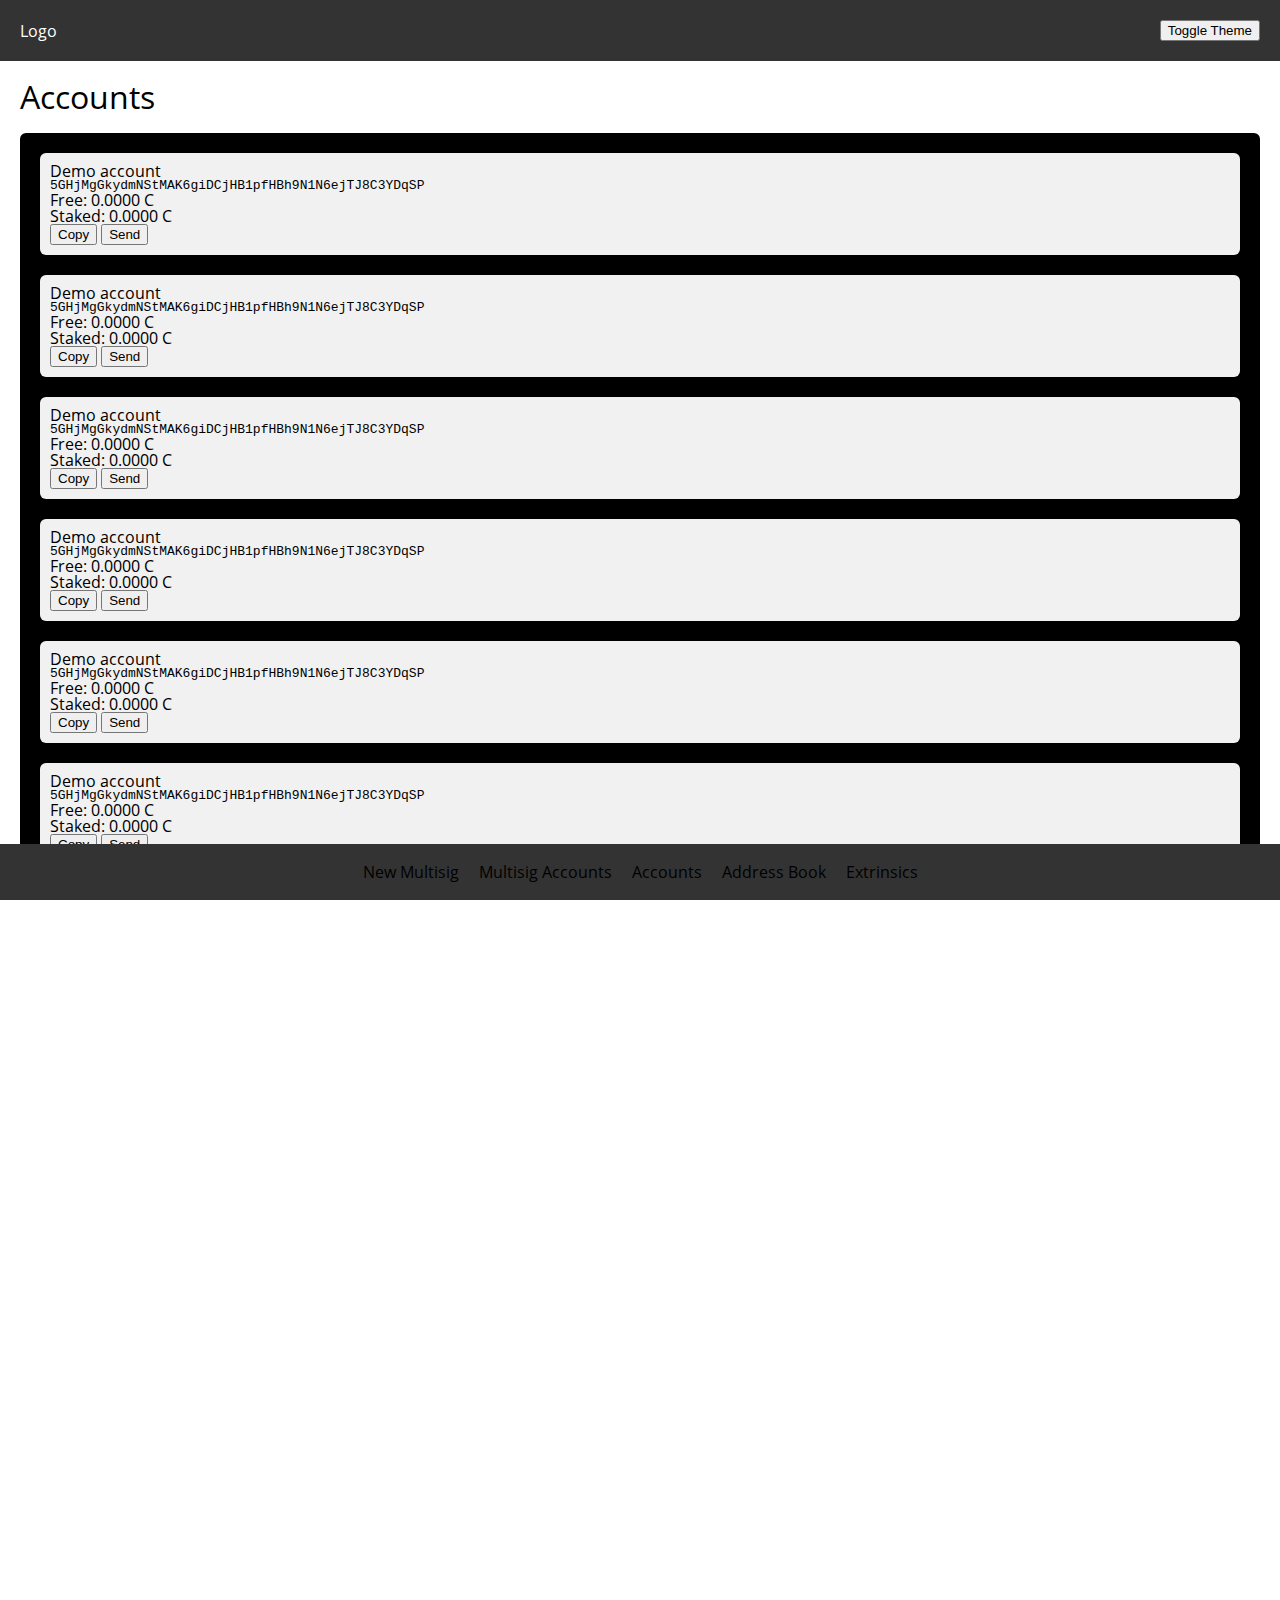
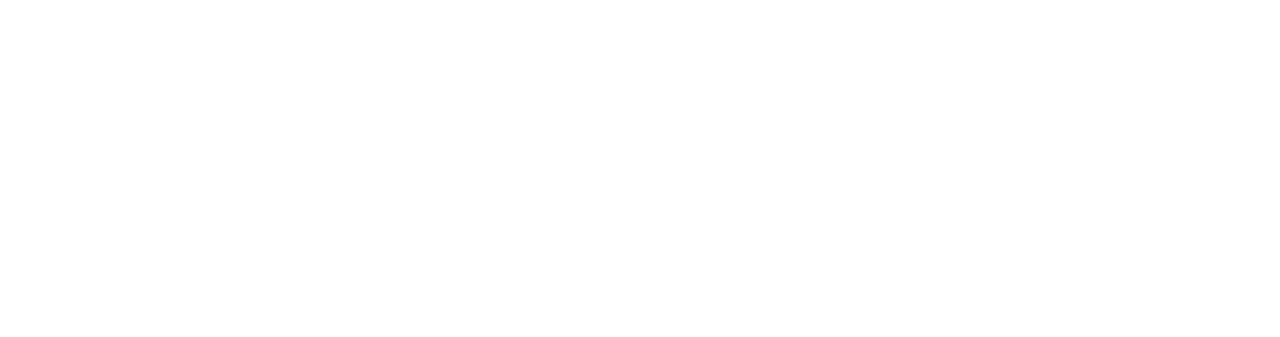
==== accounts.html @ b7217c71 "Updates" ====
<!DOCTYPE html>
<html lang="en">
<head>
  <meta charset="UTF-8">
  <meta name="viewport" content="width=device-width, initial-scale=1.0">
  <title>Simple Layout</title>
  <!-- Import fonts -->
  <link rel="stylesheet" href="fonts/webfont/opensans.css">
  <!-- Preload fonts -->
  <link rel="preload" href="fonts/webfont/OpenSans.woff2" as="font" type="font/woff2" crossorigin="anonymous">
  <link rel="preload" href="fonts/webfont/OpenSans-Bold.woff2" as="font" type="font/woff2" crossorigin="anonymous">
  <link rel="preload" href="fonts/webfont/OpenSans-Light.woff2" as="font" type="font/woff2" crossorigin="anonymous">
  <link rel="preload" href="fonts/webfont/OpenSans-Italic.woff2" as="font" type="font/woff2" crossorigin="anonymous">
  <!-- Import CSS files -->
  <link rel="stylesheet" href="style-resets.css">
  <link rel="stylesheet" href="styles.css">
  <!-- Preload script -->
  <link rel="preload" href="script.js" as="script">
</head>

<body class="scrollable">
  <header>
    <div class="header-wrapper pagewidth">
      <div class="logo">Logo</div>
      <button id="theme-toggle">Toggle Theme</button>
    </div>
  </header>

  <main class="accounts-page pagewidth">
    <h2>Accounts</h2>
    <div class="accounts-account-list-container">
      <div class="account-list-item">
        <p class="account-name">Demo account</p>
        <p class="account-address">5GHjMgGkydmNStMAK6giDCjHB1pfHBh9N1N6ejTJ8C3YDqSP</p>
        <div>
          <p>Free: <span>0.0000 C</span></p>
          <p>Staked: <span>0.0000 C</span></p>
        </div>
        <div>
          <button>Copy</button>
          <button>Send</button>
        </div>
      </div>
      <div class="account-list-item">
        <p class="account-name">Demo account</p>
        <p class="account-address">5GHjMgGkydmNStMAK6giDCjHB1pfHBh9N1N6ejTJ8C3YDqSP</p>
        <div>
          <p>Free: <span>0.0000 C</span></p>
          <p>Staked: <span>0.0000 C</span></p>
        </div>
        <div>
          <button>Copy</button>
          <button>Send</button>
        </div>
      </div>
      <div class="account-list-item">
        <p class="account-name">Demo account</p>
        <p class="account-address">5GHjMgGkydmNStMAK6giDCjHB1pfHBh9N1N6ejTJ8C3YDqSP</p>
        <div>
          <p>Free: <span>0.0000 C</span></p>
          <p>Staked: <span>0.0000 C</span></p>
        </div>
        <div>
          <button>Copy</button>
          <button>Send</button>
        </div>
      </div>
      <div class="account-list-item">
        <p class="account-name">Demo account</p>
        <p class="account-address">5GHjMgGkydmNStMAK6giDCjHB1pfHBh9N1N6ejTJ8C3YDqSP</p>
        <div>
          <p>Free: <span>0.0000 C</span></p>
          <p>Staked: <span>0.0000 C</span></p>
        </div>
        <div>
          <button>Copy</button>
          <button>Send</button>
        </div>
      </div>
      <div class="account-list-item">
        <p class="account-name">Demo account</p>
        <p class="account-address">5GHjMgGkydmNStMAK6giDCjHB1pfHBh9N1N6ejTJ8C3YDqSP</p>
        <div>
          <p>Free: <span>0.0000 C</span></p>
          <p>Staked: <span>0.0000 C</span></p>
        </div>
        <div>
          <button>Copy</button>
          <button>Send</button>
        </div>
      </div>
      <div class="account-list-item">
        <p class="account-name">Demo account</p>
        <p class="account-address">5GHjMgGkydmNStMAK6giDCjHB1pfHBh9N1N6ejTJ8C3YDqSP</p>
        <div>
          <p>Free: <span>0.0000 C</span></p>
          <p>Staked: <span>0.0000 C</span></p>
        </div>
        <div>
          <button>Copy</button>
          <button>Send</button>
        </div>
      </div>
      <div class="account-list-item">
        <p class="account-name">Demo account</p>
        <p class="account-address">5GHjMgGkydmNStMAK6giDCjHB1pfHBh9N1N6ejTJ8C3YDqSP</p>
        <div>
          <p>Free: <span>0.0000 C</span></p>
          <p>Staked: <span>0.0000 C</span></p>
        </div>
        <div>
          <button>Copy</button>
          <button>Send</button>
        </div>
      </div>
      <div class="account-list-item">
        <p class="account-name">Demo account</p>
        <p class="account-address">5GHjMgGkydmNStMAK6giDCjHB1pfHBh9N1N6ejTJ8C3YDqSP</p>
        <div>
          <p>Free: <span>0.0000 C</span></p>
          <p>Staked: <span>0.0000 C</span></p>
        </div>
        <div>
          <button>Copy</button>
          <button>Send</button>
        </div>
      </div>
      <div class="account-list-item">
        <p class="account-name">Demo account</p>
        <p class="account-address">5GHjMgGkydmNStMAK6giDCjHB1pfHBh9N1N6ejTJ8C3YDqSP</p>
        <div>
          <p>Free: <span>0.0000 C</span></p>
          <p>Staked: <span>0.0000 C</span></p>
        </div>
        <div>
          <button>Copy</button>
          <button>Send</button>
        </div>
      </div>
      <div class="account-list-item">
        <p class="account-name">Demo account</p>
        <p class="account-address">5GHjMgGkydmNStMAK6giDCjHB1pfHBh9N1N6ejTJ8C3YDqSP</p>
        <div>
          <p>Free: <span>0.0000 C</span></p>
          <p>Staked: <span>0.0000 C</span></p>
        </div>
        <div>
          <button>Copy</button>
          <button>Send</button>
        </div>
      </div>
      <div class="account-list-item">
        <p class="account-name">Demo account</p>
        <p class="account-address">5GHjMgGkydmNStMAK6giDCjHB1pfHBh9N1N6ejTJ8C3YDqSP</p>
        <div>
          <p>Free: <span>0.0000 C</span></p>
          <p>Staked: <span>0.0000 C</span></p>
        </div>
        <div>
          <button>Copy</button>
          <button>Send</button>
        </div>
      </div>
      <div class="account-list-item">
        <p class="account-name">Demo account</p>
        <p class="account-address">5GHjMgGkydmNStMAK6giDCjHB1pfHBh9N1N6ejTJ8C3YDqSP</p>
        <div>
          <p>Free: <span>0.0000 C</span></p>
          <p>Staked: <span>0.0000 C</span></p>
        </div>
        <div>
          <button>Copy</button>
          <button>Send</button>
        </div>
      </div>
      <div class="account-list-item">
        <p class="account-name">Demo account</p>
        <p class="account-address">5GHjMgGkydmNStMAK6giDCjHB1pfHBh9N1N6ejTJ8C3YDqSP</p>
        <div>
          <p>Free: <span>0.0000 C</span></p>
          <p>Staked: <span>0.0000 C</span></p>
        </div>
        <div>
          <button>Copy</button>
          <button>Send</button>
        </div>
      </div>
      <div class="account-list-item">
        <p class="account-name">Demo account</p>
        <p class="account-address">5GHjMgGkydmNStMAK6giDCjHB1pfHBh9N1N6ejTJ8C3YDqSP</p>
        <div>
          <p>Free: <span>0.0000 C</span></p>
          <p>Staked: <span>0.0000 C</span></p>
        </div>
        <div>
          <button>Copy</button>
          <button>Send</button>
        </div>
      </div>
    </div>
  </main>

  <footer>
    <nav>
      <a href="new-multisig.html">New Multisig</a>
      <a href="multisig-accounts.html">Multisig Accounts</a>
      <a href="accounts.html">Accounts</a>
      <a href="address-book.html">Address Book</a>
      <a href="extrinsics.html">Extrinsics</a>
    </nav>
  </footer>

  <script src="script.js"></script>
</body>
</html>
---- fonts/webfont/opensans.css ----
@font-face {
    font-family: 'Open Sans';
    src: url('OpenSans.woff2') format('woff2');
    font-weight: normal;
    font-style: normal;
    font-display: swap;
}

@font-face {
    font-family: 'Open Sans';
    src: url('OpenSans-Bold.woff2') format('woff2');
    font-weight: bold;
    font-style: normal;
    font-display: swap;
}

@font-face {
    font-family: 'Open Sans';
    src: url('OpenSans-Light.woff2') format('woff2');
    font-weight: 300;
    font-style: normal;
    font-display: swap;
}

@font-face {
    font-family: 'Open Sans';
    src: url('OpenSans-Italic.woff2') format('woff2');
    font-weight: normal;
    font-style: italic;
    font-display: swap;
}
---- style-resets.css ----
/* http://meyerweb.com/eric/tools/css/reset/
  v2.0 | 20110126
  License: none (public domain)
*/

html, body, div, span, applet, object, iframe,
h1, h2, h3, h4, h5, h6, p, blockquote, pre,
a, abbr, acronym, address, big, cite, code,
del, dfn, em, img, ins, kbd, q, s, samp,
small, strike, strong, sub, sup, tt, var,
b, u, i, center,
dl, dt, dd, ol, ul, li,
fieldset, form, label, legend,
table, caption, tbody, tfoot, thead, tr, th, td,
article, aside, canvas, details, embed,
figure, figcaption, footer, header, hgroup,
menu, nav, output, ruby, section, summary,
time, mark, audio, video {
	margin: 0;
	padding: 0;
	border: 0;
	font-size: 100%;
	font: inherit;
	vertical-align: baseline;
}
/* HTML5 display-role reset for older browsers */
article, aside, details, figcaption, figure,
footer, header, hgroup, menu, nav, section {
	display: block;
}
body {
	line-height: 1;
}
ol, ul {
	list-style: none;
}
blockquote, q {
	quotes: none;
}
blockquote:before, blockquote:after,
q:before, q:after {
	content: '';
	content: none;
}
table {
	border-collapse: collapse;
	border-spacing: 0;
}
---- styles.css ----
/* Light theme */
:root {
  --background-color: #ffffff;
  --text-color: #000000;
  --scrollbar-track-color: #f1f1f1;
  --scrollbar-thumb-color: #888;
  --scrollbar-thumb-hover-color: #555;

  --webfont-family: 'Open Sans', sans-serif;

  --content-gutter: 20px;
  --content-gutter-half: calc(var(--content-gutter) / 2);
  --border-radius: 6px;

  --header-height: 61px;
}

/* Dark theme */
[data-theme="dark"] {
  --background-color: #000000;
  --text-color: #ffffff;
  --scrollbar-track-color: #333;
  --scrollbar-thumb-color: #555;
  --scrollbar-thumb-hover-color: #888;
}

*,
*::before,
*::after {
  box-sizing: border-box;
}

html {
  width: 100%;
  height: 100%;
  overflow: hidden;
}

body {
  margin: 0;
  font-family: var(--webfont-family);
  display: flex;
  flex-direction: column;
  align-items: center;
  height: 100%;
  overflow-y: auto;
  overflow-x: hidden;
  background-color: var(--background-color);
  color: var(--text-color);
}

/* Custom webkit scrollbar */
.custom-scrollbar::-webkit-scrollbar {
  width: 12px;
}

.custom-scrollbar::-webkit-scrollbar-track {
  background: var(--scrollbar-track-color);
}

.custom-scrollbar::-webkit-scrollbar-thumb {
  background: var(--scrollbar-thumb-color);
}

.custom-scrollbar::-webkit-scrollbar-thumb:hover {
  background: var(--scrollbar-thumb-hover-color);
}

b, strong {
  font-family: var(--webfont-family);
  font-weight: bold;
}

i, em {
  font-family: var(--webfont-family);
  font-style: italic;
}

.light {
  font-family: var(--webfont-family);
  font-weight: 300;
}

header, footer {
  background-color: #333;
  color: white;
  text-align: center;
  position: sticky;
  width: 100%;
  display: flex;
  justify-content: space-between;
  align-items: center;
  z-index: 100;
}

header {
  top: 0;
  display: flex;
  flex-direction: column;
  align-items: center;
}

.header-wrapper {
  display: flex;
  justify-content: space-between;
  align-items: center;
  padding: var(--content-gutter);
}

h2 {
  font-size: 2em;
  margin-bottom: var(--content-gutter);
}

h3 {
  font-size: 1.5em;
  margin-bottom: var(--content-gutter);
}

h4 {
  font-size: 1.2em;
  margin-bottom: var(--content-gutter);
}

ul {
  padding-left: var(--content-gutter);
}

footer {
  bottom: 0;
  margin-top: auto;
  flex-direction: column;
}

footer nav {
  display: flex;
  justify-content: center;
  gap: var(--content-gutter);
  padding: var(--content-gutter);
}

main {
  padding: var(--content-gutter);
  flex: 1;
  display: flex;
  flex-direction: column;
}

.pagewidth {
  width: 100%;
  max-width: 80rem;
}

.scrollable.demo-scroll {
  overflow-y: auto;
  max-height: 100px;
  margin: 1em 0;
}

footer a {
  color: var(--text-color);
  text-decoration: none;
}


.side-by-side-container {
  display: flex;
  gap: var(--content-gutter);
  margin-top: var(--content-gutter);
  flex-grow: 1;
}

.no-gap {
  gap: 0;
}

.side-item {
  flex: 1;
  display: flex;
  flex-direction: column;;
}

.side-item-content {
  margin-top: var(--content-gutter);
  flex-grow: 1;
  background: var(--text-color);
  color: var(--background-color);
  border-radius: var(--border-radius);
}

.multisig-account {
  margin: var(--content-gutter);
  background: var(--scrollbar-track-color);
  color: var(--text-color);
  border-radius: var(--border-radius);
  padding: var(--content-gutter-half);
}

.account {
  flex-shrink: 0;
}

.account-address {
  display: block;
  max-width: 100%;
  font-family: monospace;
  margin: 0;
  overflow: hidden;
  text-overflow: ellipsis;
  position: relative;
}

.accounts-list {
  flex: 0 0 25%;
}

/* Show the truncated version */
.account-address::before {
  content: attr(data-truncated);
  white-space: nowrap;
}

.account.selected,
.account-details,
.accounts-account-list-container {
  background: var(--text-color);
  color: var(--background-color);
}

.account {
  padding: var(--content-gutter);
  cursor: pointer;
}

.account:not(.selected):hover {
  background: var(--scrollbar-track-color);
}

.account {
  border-radius: var(--border-radius) 0 0 var(--border-radius);
}

.account-details-wrapper {
  position: sticky;
  top: var(--header-height);
}

.account-details {
  padding: var(--content-gutter);
  flex-grow: 1;
  border-radius: 0 var(--border-radius) var(--border-radius) var(--border-radius);
}

.account-details > div:not(:first-of-type) {
  margin-top: var(--content-gutter);
}

.account-balance {
  margin: var(--content-gutter) 0;
}


/* Accounts list */
.accounts-account-list-container {
  display: flex;
  flex-grow: 1;
  flex-direction: column;
  gap: var(--content-gutter);
  padding: var(--content-gutter);
  border-radius: var(--border-radius);
}

.account-list-item {
  padding: var(--content-gutter-half);
  background: var(--scrollbar-track-color);
  color: var(--text-color);
  border-radius: var(--border-radius);
}
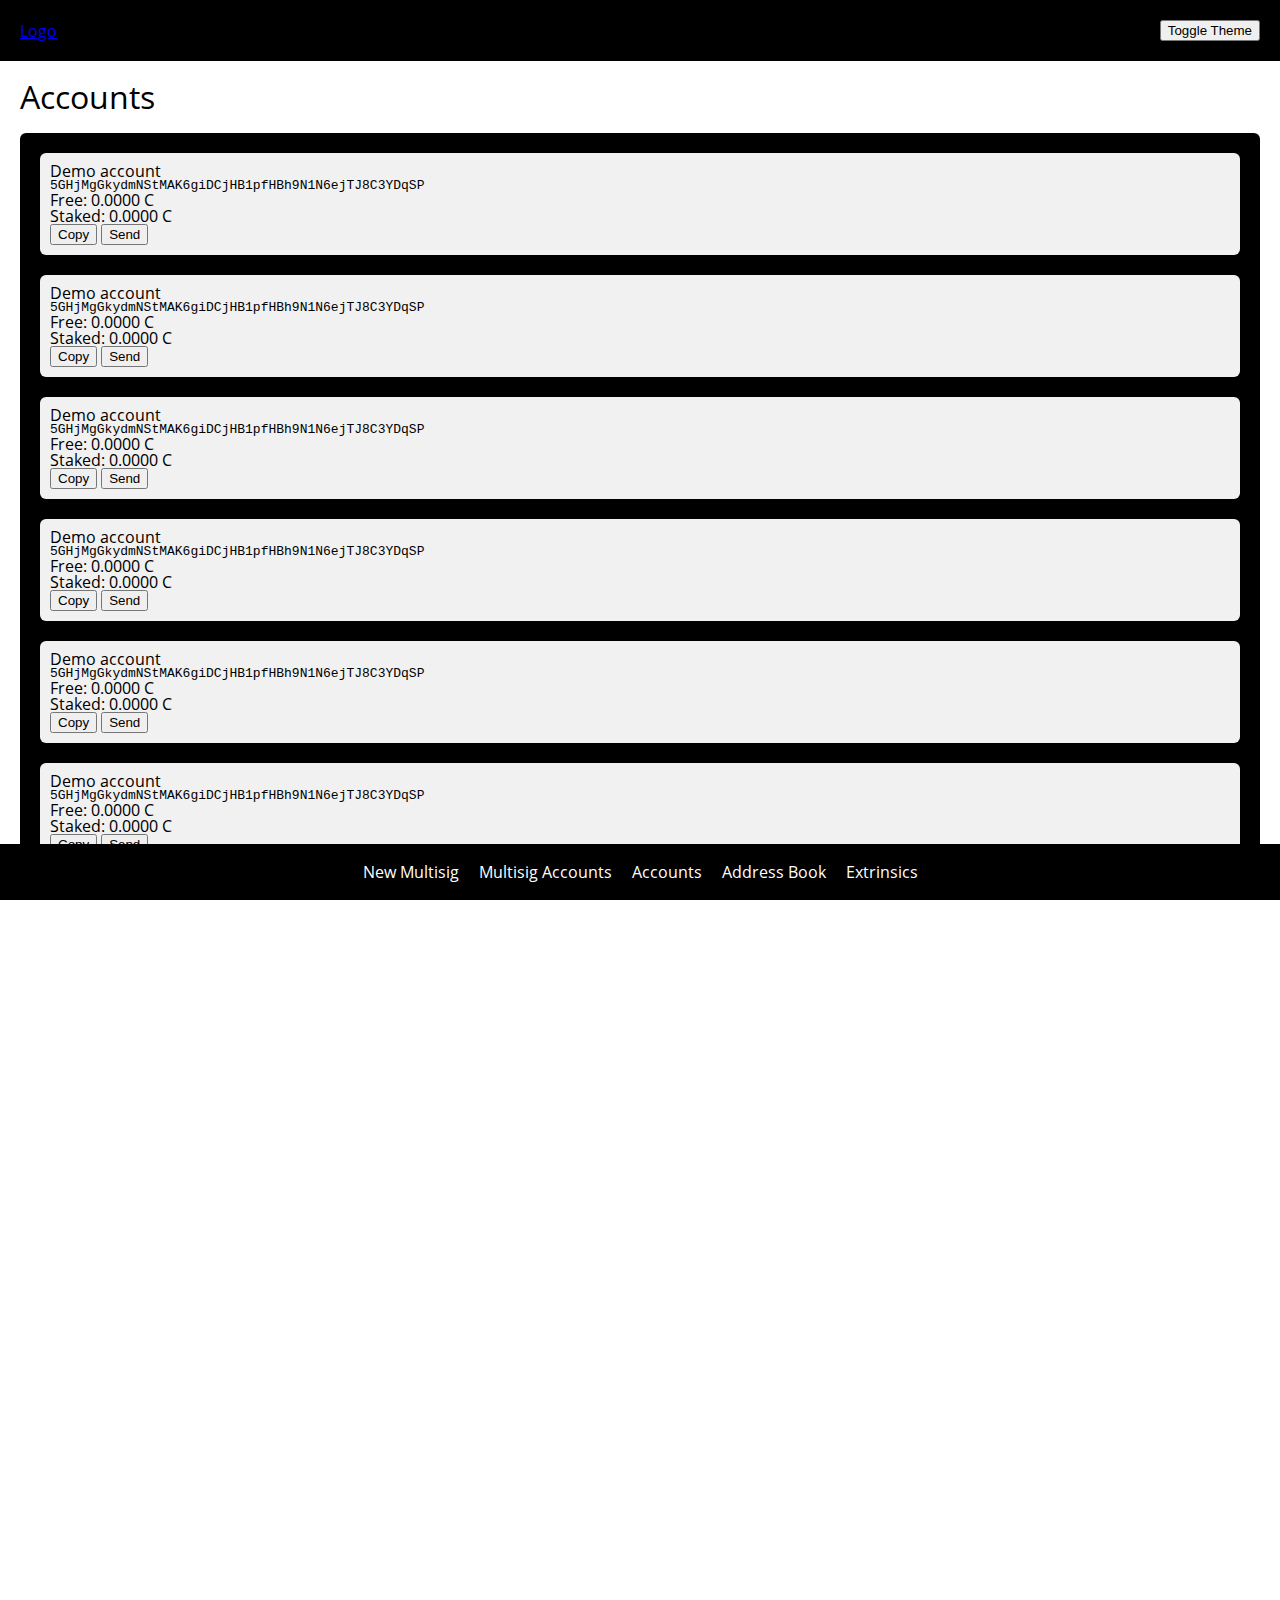
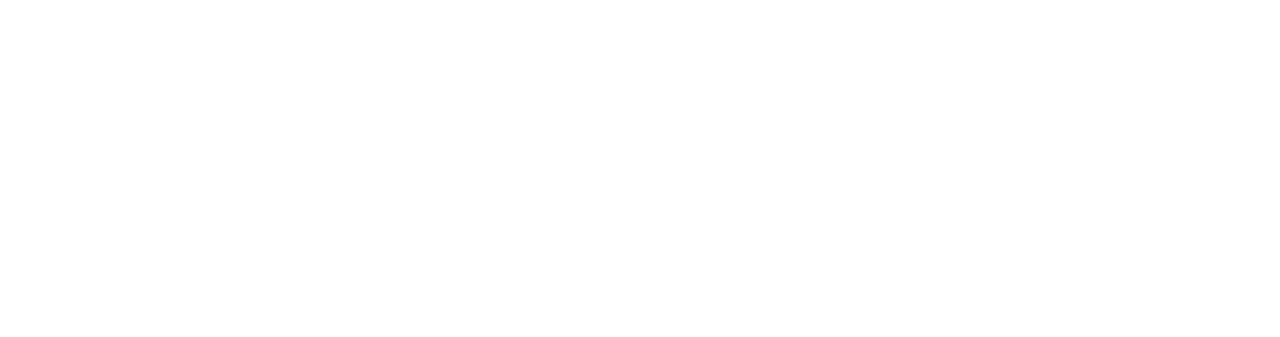
==== commit 42bc578f: "Updates" ====
--- a/accounts.html
+++ b/accounts.html
@@ -21,7 +21,7 @@
 <body class="scrollable">
   <header>
     <div class="header-wrapper pagewidth">
-      <div class="logo">Logo</div>
+      <div class="logo"><a href="index.html">Logo</a></div>
       <button id="theme-toggle">Toggle Theme</button>
     </div>
   </header>
--- a/styles.css
+++ b/styles.css
@@ -82,8 +82,8 @@
 }
 
 header, footer {
-  background-color: #333;
-  color: white;
+  background-color: var(--text-color);
+  color: var(--background-color);
   text-align: center;
   position: sticky;
   width: 100%;
@@ -158,7 +158,7 @@
 }
 
 footer a {
-  color: var(--text-color);
+  color: inherit;
   text-decoration: none;
 }
 
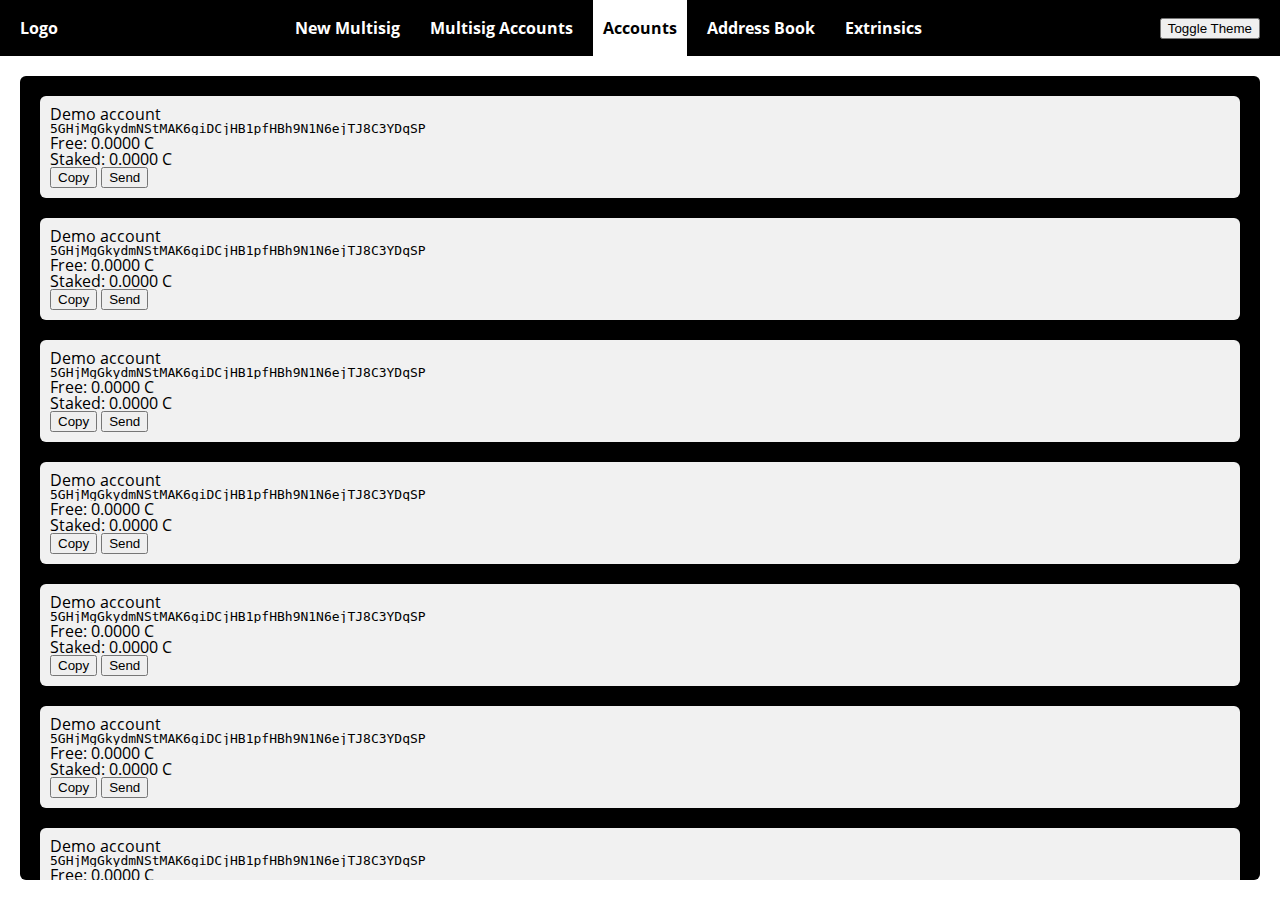
==== commit c89c5aa2: "Scroll elements, navigation" ====
--- a/accounts.html
+++ b/accounts.html
@@ -18,17 +18,29 @@
   <link rel="preload" href="script.js" as="script">
 </head>
 
-<body class="scrollable">
+<body>
   <header>
     <div class="header-wrapper pagewidth">
-      <div class="logo"><a href="index.html">Logo</a></div>
-      <button id="theme-toggle">Toggle Theme</button>
+      <div class="logo">
+        <a href="index.html">Logo</a>
+      </div>
+      <div class="navigation">
+        <nav>
+          <a href="new-multisig.html">New Multisig</a>
+          <a href="multisig-accounts.html">Multisig Accounts</a>
+          <a class="selected" href="accounts.html">Accounts</a>
+          <a href="address-book.html">Address Book</a>
+          <a href="extrinsics.html">Extrinsics</a>
+        </nav>
+      </div>
+      <div class="options">
+        <button id="theme-toggle">Toggle Theme</button>
+      </div>
     </div>
   </header>
 
   <main class="accounts-page pagewidth">
-    <h2>Accounts</h2>
-    <div class="accounts-account-list-container">
+    <div class="accounts-account-list-container scrollable">
       <div class="account-list-item">
         <p class="account-name">Demo account</p>
         <p class="account-address">5GHjMgGkydmNStMAK6giDCjHB1pfHBh9N1N6ejTJ8C3YDqSP</p>
@@ -200,15 +212,15 @@
     </div>
   </main>
 
-  <footer>
+  <!-- <footer>
     <nav>
       <a href="new-multisig.html">New Multisig</a>
       <a href="multisig-accounts.html">Multisig Accounts</a>
-      <a href="accounts.html">Accounts</a>
+      <a class="selected" href="accounts.html">Accounts</a>
       <a href="address-book.html">Address Book</a>
       <a href="extrinsics.html">Extrinsics</a>
     </nav>
-  </footer>
+  </footer> -->
 
   <script src="script.js"></script>
 </body>
--- a/styles.css
+++ b/styles.css
@@ -43,8 +43,7 @@
   flex-direction: column;
   align-items: center;
   height: 100%;
-  overflow-y: auto;
-  overflow-x: hidden;
+  overflow: hidden;
   background-color: var(--background-color);
   color: var(--text-color);
 }
@@ -104,7 +103,13 @@
   display: flex;
   justify-content: space-between;
   align-items: center;
-  padding: var(--content-gutter);
+  padding: 0 var(--content-gutter);
+}
+
+a {
+  text-decoration: none;
+  color: var(--text-color);
+  font-weight: bold;
 }
 
 h2 {
@@ -132,11 +137,22 @@
   flex-direction: column;
 }
 
-footer nav {
+nav {
   display: flex;
   justify-content: center;
-  gap: var(--content-gutter);
-  padding: var(--content-gutter);
+  gap: var(--content-gutter-half);
+  padding: 0 var(--content-gutter);
+}
+
+nav a {
+  color: var(--text-color);
+  padding: var(--content-gutter) var(--content-gutter-half);
+}
+
+nav a.selected {
+  background: var(--background-color);
+  color: var(--text-color);
+  text-decoration: none;
 }
 
 main {
@@ -144,11 +160,21 @@
   flex: 1;
   display: flex;
   flex-direction: column;
+  overflow: hidden;
+}
+
+.side-by-side-container {
+  overflow: hidden;
 }
 
 .pagewidth {
   width: 100%;
   max-width: 80rem;
+}
+
+.scrollable {
+  max-height: 100%;
+  overflow-y: auto;
 }
 
 .scrollable.demo-scroll {
@@ -157,6 +183,7 @@
   margin: 1em 0;
 }
 
+header a,
 footer a {
   color: inherit;
   text-decoration: none;
@@ -181,7 +208,6 @@
 }
 
 .side-item-content {
-  margin-top: var(--content-gutter);
   flex-grow: 1;
   background: var(--text-color);
   color: var(--background-color);
@@ -240,18 +266,13 @@
   border-radius: var(--border-radius) 0 0 var(--border-radius);
 }
 
-.account-details-wrapper {
-  position: sticky;
-  top: var(--header-height);
-}
-
 .account-details {
   padding: var(--content-gutter);
   flex-grow: 1;
   border-radius: 0 var(--border-radius) var(--border-radius) var(--border-radius);
 }
 
-.account-details > div:not(:first-of-type) {
+.account-details-wrapper > div:not(:first-of-type) {
   margin-top: var(--content-gutter);
 }
 
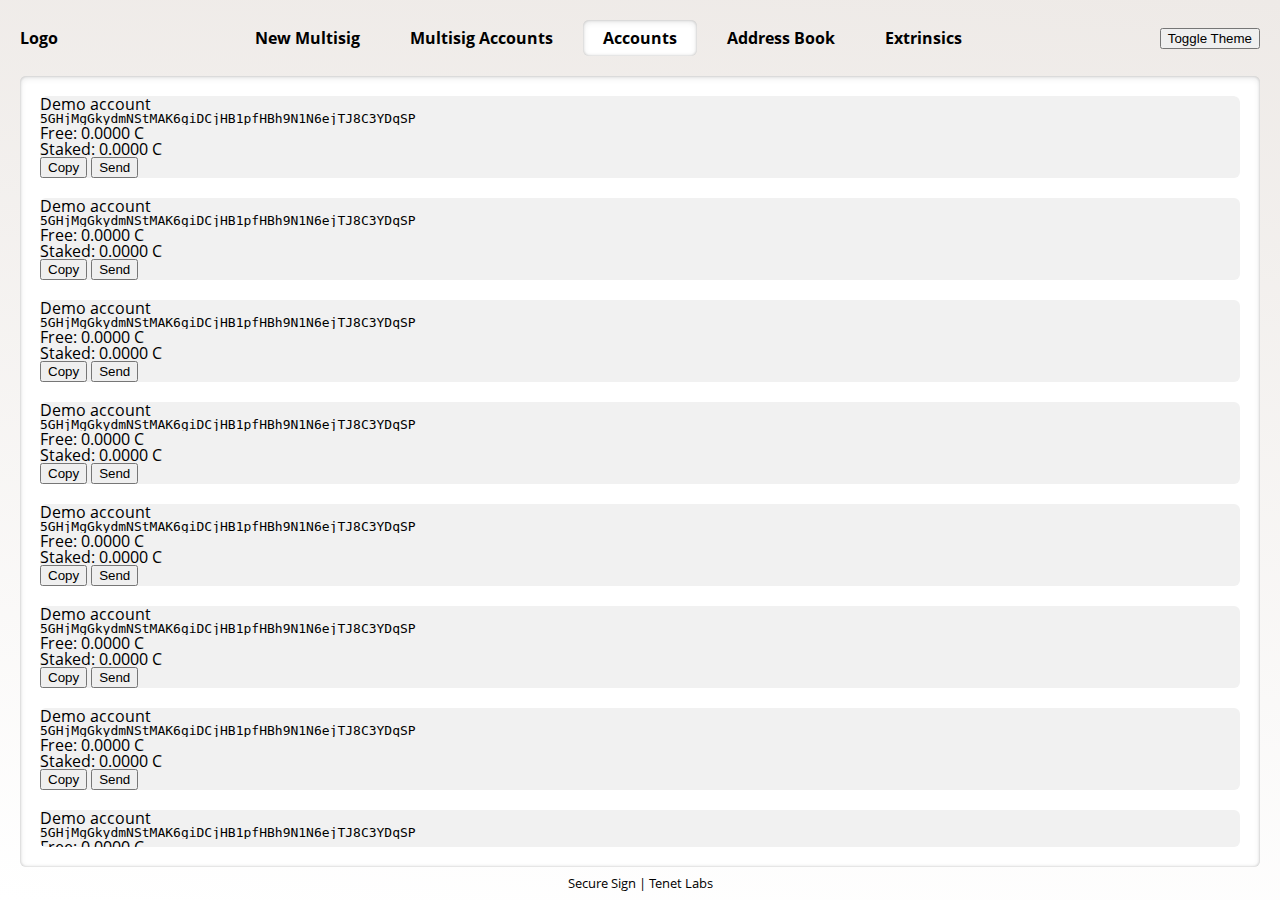
==== commit bf868de9: "Colors" ====
--- a/accounts.html
+++ b/accounts.html
@@ -40,187 +40,183 @@
   </header>
 
   <main class="accounts-page pagewidth">
-    <div class="accounts-account-list-container scrollable">
-      <div class="account-list-item">
-        <p class="account-name">Demo account</p>
-        <p class="account-address">5GHjMgGkydmNStMAK6giDCjHB1pfHBh9N1N6ejTJ8C3YDqSP</p>
-        <div>
-          <p>Free: <span>0.0000 C</span></p>
-          <p>Staked: <span>0.0000 C</span></p>
-        </div>
-        <div>
-          <button>Copy</button>
-          <button>Send</button>
-        </div>
-      </div>
-      <div class="account-list-item">
-        <p class="account-name">Demo account</p>
-        <p class="account-address">5GHjMgGkydmNStMAK6giDCjHB1pfHBh9N1N6ejTJ8C3YDqSP</p>
-        <div>
-          <p>Free: <span>0.0000 C</span></p>
-          <p>Staked: <span>0.0000 C</span></p>
-        </div>
-        <div>
-          <button>Copy</button>
-          <button>Send</button>
-        </div>
-      </div>
-      <div class="account-list-item">
-        <p class="account-name">Demo account</p>
-        <p class="account-address">5GHjMgGkydmNStMAK6giDCjHB1pfHBh9N1N6ejTJ8C3YDqSP</p>
-        <div>
-          <p>Free: <span>0.0000 C</span></p>
-          <p>Staked: <span>0.0000 C</span></p>
-        </div>
-        <div>
-          <button>Copy</button>
-          <button>Send</button>
-        </div>
-      </div>
-      <div class="account-list-item">
-        <p class="account-name">Demo account</p>
-        <p class="account-address">5GHjMgGkydmNStMAK6giDCjHB1pfHBh9N1N6ejTJ8C3YDqSP</p>
-        <div>
-          <p>Free: <span>0.0000 C</span></p>
-          <p>Staked: <span>0.0000 C</span></p>
-        </div>
-        <div>
-          <button>Copy</button>
-          <button>Send</button>
-        </div>
-      </div>
-      <div class="account-list-item">
-        <p class="account-name">Demo account</p>
-        <p class="account-address">5GHjMgGkydmNStMAK6giDCjHB1pfHBh9N1N6ejTJ8C3YDqSP</p>
-        <div>
-          <p>Free: <span>0.0000 C</span></p>
-          <p>Staked: <span>0.0000 C</span></p>
-        </div>
-        <div>
-          <button>Copy</button>
-          <button>Send</button>
-        </div>
-      </div>
-      <div class="account-list-item">
-        <p class="account-name">Demo account</p>
-        <p class="account-address">5GHjMgGkydmNStMAK6giDCjHB1pfHBh9N1N6ejTJ8C3YDqSP</p>
-        <div>
-          <p>Free: <span>0.0000 C</span></p>
-          <p>Staked: <span>0.0000 C</span></p>
-        </div>
-        <div>
-          <button>Copy</button>
-          <button>Send</button>
-        </div>
-      </div>
-      <div class="account-list-item">
-        <p class="account-name">Demo account</p>
-        <p class="account-address">5GHjMgGkydmNStMAK6giDCjHB1pfHBh9N1N6ejTJ8C3YDqSP</p>
-        <div>
-          <p>Free: <span>0.0000 C</span></p>
-          <p>Staked: <span>0.0000 C</span></p>
-        </div>
-        <div>
-          <button>Copy</button>
-          <button>Send</button>
-        </div>
-      </div>
-      <div class="account-list-item">
-        <p class="account-name">Demo account</p>
-        <p class="account-address">5GHjMgGkydmNStMAK6giDCjHB1pfHBh9N1N6ejTJ8C3YDqSP</p>
-        <div>
-          <p>Free: <span>0.0000 C</span></p>
-          <p>Staked: <span>0.0000 C</span></p>
-        </div>
-        <div>
-          <button>Copy</button>
-          <button>Send</button>
-        </div>
-      </div>
-      <div class="account-list-item">
-        <p class="account-name">Demo account</p>
-        <p class="account-address">5GHjMgGkydmNStMAK6giDCjHB1pfHBh9N1N6ejTJ8C3YDqSP</p>
-        <div>
-          <p>Free: <span>0.0000 C</span></p>
-          <p>Staked: <span>0.0000 C</span></p>
-        </div>
-        <div>
-          <button>Copy</button>
-          <button>Send</button>
-        </div>
-      </div>
-      <div class="account-list-item">
-        <p class="account-name">Demo account</p>
-        <p class="account-address">5GHjMgGkydmNStMAK6giDCjHB1pfHBh9N1N6ejTJ8C3YDqSP</p>
-        <div>
-          <p>Free: <span>0.0000 C</span></p>
-          <p>Staked: <span>0.0000 C</span></p>
-        </div>
-        <div>
-          <button>Copy</button>
-          <button>Send</button>
-        </div>
-      </div>
-      <div class="account-list-item">
-        <p class="account-name">Demo account</p>
-        <p class="account-address">5GHjMgGkydmNStMAK6giDCjHB1pfHBh9N1N6ejTJ8C3YDqSP</p>
-        <div>
-          <p>Free: <span>0.0000 C</span></p>
-          <p>Staked: <span>0.0000 C</span></p>
-        </div>
-        <div>
-          <button>Copy</button>
-          <button>Send</button>
-        </div>
-      </div>
-      <div class="account-list-item">
-        <p class="account-name">Demo account</p>
-        <p class="account-address">5GHjMgGkydmNStMAK6giDCjHB1pfHBh9N1N6ejTJ8C3YDqSP</p>
-        <div>
-          <p>Free: <span>0.0000 C</span></p>
-          <p>Staked: <span>0.0000 C</span></p>
-        </div>
-        <div>
-          <button>Copy</button>
-          <button>Send</button>
-        </div>
-      </div>
-      <div class="account-list-item">
-        <p class="account-name">Demo account</p>
-        <p class="account-address">5GHjMgGkydmNStMAK6giDCjHB1pfHBh9N1N6ejTJ8C3YDqSP</p>
-        <div>
-          <p>Free: <span>0.0000 C</span></p>
-          <p>Staked: <span>0.0000 C</span></p>
-        </div>
-        <div>
-          <button>Copy</button>
-          <button>Send</button>
-        </div>
-      </div>
-      <div class="account-list-item">
-        <p class="account-name">Demo account</p>
-        <p class="account-address">5GHjMgGkydmNStMAK6giDCjHB1pfHBh9N1N6ejTJ8C3YDqSP</p>
-        <div>
-          <p>Free: <span>0.0000 C</span></p>
-          <p>Staked: <span>0.0000 C</span></p>
-        </div>
-        <div>
-          <button>Copy</button>
-          <button>Send</button>
+    <div class="content">
+      <div class="accounts-account-list-container scrollable">
+        <div class="account-list-item">
+          <p class="account-name">Demo account</p>
+          <p class="account-address">5GHjMgGkydmNStMAK6giDCjHB1pfHBh9N1N6ejTJ8C3YDqSP</p>
+          <div>
+            <p>Free: <span>0.0000 C</span></p>
+            <p>Staked: <span>0.0000 C</span></p>
+          </div>
+          <div>
+            <button>Copy</button>
+            <button>Send</button>
+          </div>
+        </div>
+        <div class="account-list-item">
+          <p class="account-name">Demo account</p>
+          <p class="account-address">5GHjMgGkydmNStMAK6giDCjHB1pfHBh9N1N6ejTJ8C3YDqSP</p>
+          <div>
+            <p>Free: <span>0.0000 C</span></p>
+            <p>Staked: <span>0.0000 C</span></p>
+          </div>
+          <div>
+            <button>Copy</button>
+            <button>Send</button>
+          </div>
+        </div>
+        <div class="account-list-item">
+          <p class="account-name">Demo account</p>
+          <p class="account-address">5GHjMgGkydmNStMAK6giDCjHB1pfHBh9N1N6ejTJ8C3YDqSP</p>
+          <div>
+            <p>Free: <span>0.0000 C</span></p>
+            <p>Staked: <span>0.0000 C</span></p>
+          </div>
+          <div>
+            <button>Copy</button>
+            <button>Send</button>
+          </div>
+        </div>
+        <div class="account-list-item">
+          <p class="account-name">Demo account</p>
+          <p class="account-address">5GHjMgGkydmNStMAK6giDCjHB1pfHBh9N1N6ejTJ8C3YDqSP</p>
+          <div>
+            <p>Free: <span>0.0000 C</span></p>
+            <p>Staked: <span>0.0000 C</span></p>
+          </div>
+          <div>
+            <button>Copy</button>
+            <button>Send</button>
+          </div>
+        </div>
+        <div class="account-list-item">
+          <p class="account-name">Demo account</p>
+          <p class="account-address">5GHjMgGkydmNStMAK6giDCjHB1pfHBh9N1N6ejTJ8C3YDqSP</p>
+          <div>
+            <p>Free: <span>0.0000 C</span></p>
+            <p>Staked: <span>0.0000 C</span></p>
+          </div>
+          <div>
+            <button>Copy</button>
+            <button>Send</button>
+          </div>
+        </div>
+        <div class="account-list-item">
+          <p class="account-name">Demo account</p>
+          <p class="account-address">5GHjMgGkydmNStMAK6giDCjHB1pfHBh9N1N6ejTJ8C3YDqSP</p>
+          <div>
+            <p>Free: <span>0.0000 C</span></p>
+            <p>Staked: <span>0.0000 C</span></p>
+          </div>
+          <div>
+            <button>Copy</button>
+            <button>Send</button>
+          </div>
+        </div>
+        <div class="account-list-item">
+          <p class="account-name">Demo account</p>
+          <p class="account-address">5GHjMgGkydmNStMAK6giDCjHB1pfHBh9N1N6ejTJ8C3YDqSP</p>
+          <div>
+            <p>Free: <span>0.0000 C</span></p>
+            <p>Staked: <span>0.0000 C</span></p>
+          </div>
+          <div>
+            <button>Copy</button>
+            <button>Send</button>
+          </div>
+        </div>
+        <div class="account-list-item">
+          <p class="account-name">Demo account</p>
+          <p class="account-address">5GHjMgGkydmNStMAK6giDCjHB1pfHBh9N1N6ejTJ8C3YDqSP</p>
+          <div>
+            <p>Free: <span>0.0000 C</span></p>
+            <p>Staked: <span>0.0000 C</span></p>
+          </div>
+          <div>
+            <button>Copy</button>
+            <button>Send</button>
+          </div>
+        </div>
+        <div class="account-list-item">
+          <p class="account-name">Demo account</p>
+          <p class="account-address">5GHjMgGkydmNStMAK6giDCjHB1pfHBh9N1N6ejTJ8C3YDqSP</p>
+          <div>
+            <p>Free: <span>0.0000 C</span></p>
+            <p>Staked: <span>0.0000 C</span></p>
+          </div>
+          <div>
+            <button>Copy</button>
+            <button>Send</button>
+          </div>
+        </div>
+        <div class="account-list-item">
+          <p class="account-name">Demo account</p>
+          <p class="account-address">5GHjMgGkydmNStMAK6giDCjHB1pfHBh9N1N6ejTJ8C3YDqSP</p>
+          <div>
+            <p>Free: <span>0.0000 C</span></p>
+            <p>Staked: <span>0.0000 C</span></p>
+          </div>
+          <div>
+            <button>Copy</button>
+            <button>Send</button>
+          </div>
+        </div>
+        <div class="account-list-item">
+          <p class="account-name">Demo account</p>
+          <p class="account-address">5GHjMgGkydmNStMAK6giDCjHB1pfHBh9N1N6ejTJ8C3YDqSP</p>
+          <div>
+            <p>Free: <span>0.0000 C</span></p>
+            <p>Staked: <span>0.0000 C</span></p>
+          </div>
+          <div>
+            <button>Copy</button>
+            <button>Send</button>
+          </div>
+        </div>
+        <div class="account-list-item">
+          <p class="account-name">Demo account</p>
+          <p class="account-address">5GHjMgGkydmNStMAK6giDCjHB1pfHBh9N1N6ejTJ8C3YDqSP</p>
+          <div>
+            <p>Free: <span>0.0000 C</span></p>
+            <p>Staked: <span>0.0000 C</span></p>
+          </div>
+          <div>
+            <button>Copy</button>
+            <button>Send</button>
+          </div>
+        </div>
+        <div class="account-list-item">
+          <p class="account-name">Demo account</p>
+          <p class="account-address">5GHjMgGkydmNStMAK6giDCjHB1pfHBh9N1N6ejTJ8C3YDqSP</p>
+          <div>
+            <p>Free: <span>0.0000 C</span></p>
+            <p>Staked: <span>0.0000 C</span></p>
+          </div>
+          <div>
+            <button>Copy</button>
+            <button>Send</button>
+          </div>
+        </div>
+        <div class="account-list-item">
+          <p class="account-name">Demo account</p>
+          <p class="account-address">5GHjMgGkydmNStMAK6giDCjHB1pfHBh9N1N6ejTJ8C3YDqSP</p>
+          <div>
+            <p>Free: <span>0.0000 C</span></p>
+            <p>Staked: <span>0.0000 C</span></p>
+          </div>
+          <div>
+            <button>Copy</button>
+            <button>Send</button>
+          </div>
         </div>
       </div>
     </div>
   </main>
 
-  <!-- <footer>
-    <nav>
-      <a href="new-multisig.html">New Multisig</a>
-      <a href="multisig-accounts.html">Multisig Accounts</a>
-      <a class="selected" href="accounts.html">Accounts</a>
-      <a href="address-book.html">Address Book</a>
-      <a href="extrinsics.html">Extrinsics</a>
-    </nav>
-  </footer> -->
+  <footer>
+    <span>Secure Sign | Tenet Labs</span>
+  </footer>
 
   <script src="script.js"></script>
 </body>
--- a/styles.css
+++ b/styles.css
@@ -1,6 +1,6 @@
-/* Light theme */
 :root {
-  --background-color: #ffffff;
+  --background-color: rgba(238,234,231,1);
+  --background-color-secondary: rgba(255,255,255,1);
   --text-color: #000000;
   --scrollbar-track-color: #f1f1f1;
   --scrollbar-thumb-color: #888;
@@ -13,15 +13,30 @@
   --border-radius: 6px;
 
   --header-height: 61px;
+
+  /* Nav theming variables */
+  --nav-hover-bg: rgba(0, 0, 0, 0.05);
+  --nav-selected-bg: rgba(0, 0, 0, 0.08);
+  --nav-selected-shadow-primary: rgba(0, 0, 0, 0.1);
+  --nav-selected-shadow-secondary: rgba(0, 0, 0, 0.1);
+  --nav-selected-border: rgba(0, 0, 0, 0.1);
 }
 
 /* Dark theme */
 [data-theme="dark"] {
-  --background-color: #000000;
+  --background-color: rgba(12,17,28,1);
+  --background-color-secondary: rgba(53,65,97,1);
   --text-color: #ffffff;
   --scrollbar-track-color: #333;
   --scrollbar-thumb-color: #555;
   --scrollbar-thumb-hover-color: #888;
+
+  /* Nav theming variables for dark theme */
+  --nav-hover-bg: rgba(255, 255, 255, 0.05);
+  --nav-selected-bg: #212941;
+  --nav-selected-shadow-primary: rgba(0, 0, 0, 0.2);
+  --nav-selected-shadow-secondary: rgba(0, 0, 0, 0.2);
+  --nav-selected-border: #1a2135;
 }
 
 *,
@@ -44,7 +59,7 @@
   align-items: center;
   height: 100%;
   overflow: hidden;
-  background-color: var(--background-color);
+  background: linear-gradient(184deg, var(--background-color) 0%, var(--background-color-secondary) 100%);
   color: var(--text-color);
 }
 
@@ -81,8 +96,7 @@
 }
 
 header, footer {
-  background-color: var(--text-color);
-  color: var(--background-color);
+  color: var(--text-color);
   text-align: center;
   position: sticky;
   width: 100%;
@@ -103,7 +117,7 @@
   display: flex;
   justify-content: space-between;
   align-items: center;
-  padding: 0 var(--content-gutter);
+  padding: var(--content-gutter-half) var(--content-gutter);
 }
 
 a {
@@ -132,8 +146,8 @@
 }
 
 footer {
-  bottom: 0;
-  margin-top: auto;
+  font-size: 0.8em;
+  padding: var(--content-gutter-half) var(--content-gutter);
   flex-direction: column;
 }
 
@@ -141,25 +155,43 @@
   display: flex;
   justify-content: center;
   gap: var(--content-gutter-half);
+  padding: var(--content-gutter-half) var(--content-gutter);
+}
+
+nav a {
+  color: var(--text-color);
+  padding: var(--content-gutter-half) var(--content-gutter);
+  border-radius: var(--border-radius);
+  transition: all 0.2s ease;
+}
+
+nav a:hover:not(.selected) {
+  background: var(--nav-hover-bg);
+}
+
+nav a.selected,
+.content {
+  border-radius: var(--border-radius);
+  background: var(--background-color-secondary);
+  color: var(--text-color);
+  text-decoration: none;
+  box-shadow:
+    inset 0 2px 6px var(--nav-selected-shadow-primary),
+    inset 0 0 3px var(--nav-selected-shadow-secondary),
+    inset 0 0 3px rgba(0, 0, 0, 0.12);
+}
+
+main {
+  flex: 1;
+  display: flex;
+  flex-direction: column;
+  overflow: hidden;
   padding: 0 var(--content-gutter);
 }
 
-nav a {
-  color: var(--text-color);
-  padding: var(--content-gutter) var(--content-gutter-half);
-}
-
-nav a.selected {
-  background: var(--background-color);
-  color: var(--text-color);
-  text-decoration: none;
-}
-
-main {
+.content {
   padding: var(--content-gutter);
-  flex: 1;
-  display: flex;
-  flex-direction: column;
+  flex-grow: 1;
   overflow: hidden;
 }
 
@@ -209,17 +241,12 @@
 
 .side-item-content {
   flex-grow: 1;
-  background: var(--text-color);
-  color: var(--background-color);
   border-radius: var(--border-radius);
 }
 
 .multisig-account {
   margin: var(--content-gutter);
-  background: var(--scrollbar-track-color);
-  color: var(--text-color);
-  border-radius: var(--border-radius);
-  padding: var(--content-gutter-half);
+  border-radius: var(--border-radius);
 }
 
 .account {
@@ -249,12 +276,9 @@
 .account.selected,
 .account-details,
 .accounts-account-list-container {
-  background: var(--text-color);
-  color: var(--background-color);
 }
 
 .account {
-  padding: var(--content-gutter);
   cursor: pointer;
 }
 
@@ -267,7 +291,6 @@
 }
 
 .account-details {
-  padding: var(--content-gutter);
   flex-grow: 1;
   border-radius: 0 var(--border-radius) var(--border-radius) var(--border-radius);
 }
@@ -287,12 +310,10 @@
   flex-grow: 1;
   flex-direction: column;
   gap: var(--content-gutter);
-  padding: var(--content-gutter);
   border-radius: var(--border-radius);
 }
 
 .account-list-item {
-  padding: var(--content-gutter-half);
   background: var(--scrollbar-track-color);
   color: var(--text-color);
   border-radius: var(--border-radius);
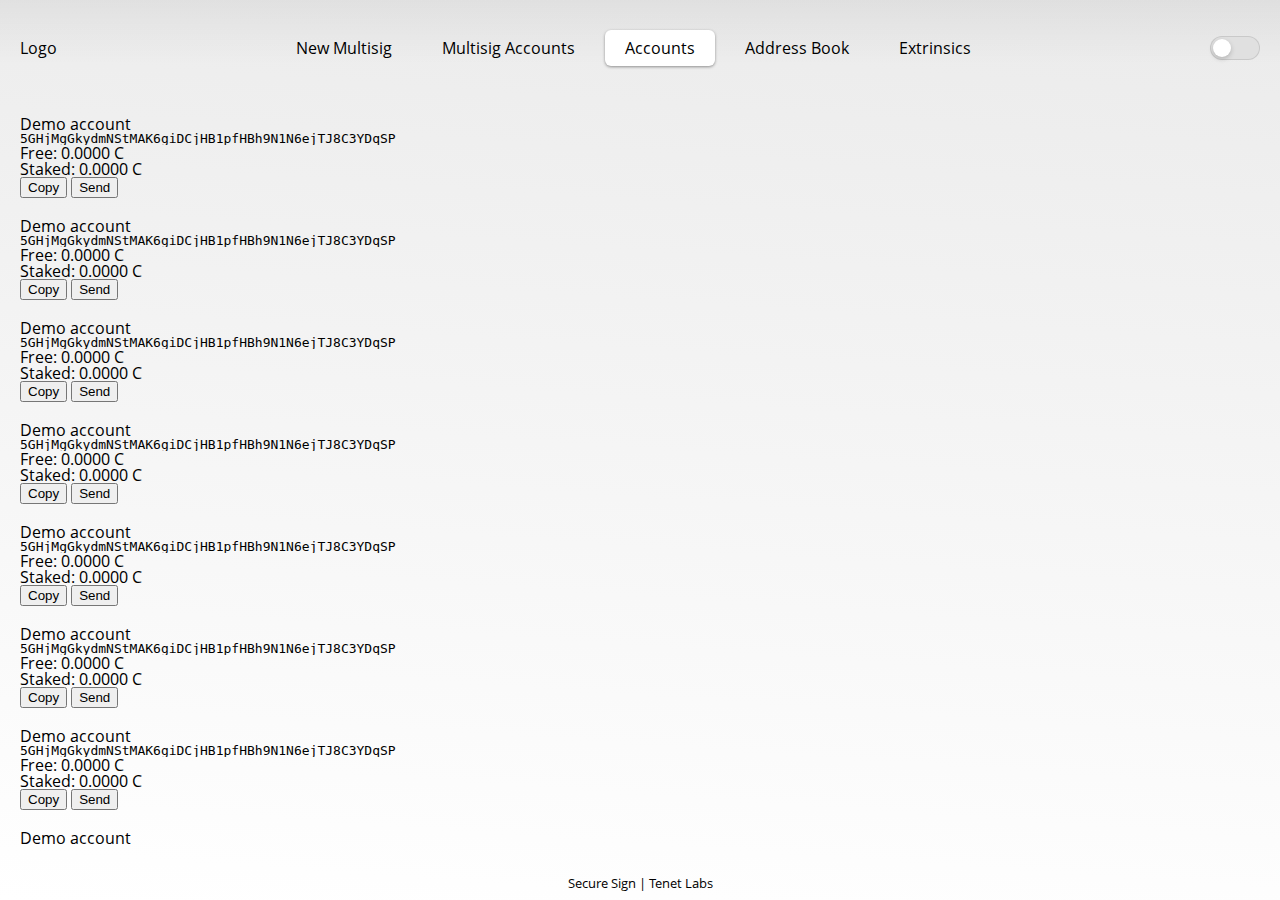
==== commit 7a513fb7: "Updates" ====
--- a/accounts.html
+++ b/accounts.html
@@ -34,13 +34,19 @@
         </nav>
       </div>
       <div class="options">
-        <button id="theme-toggle">Toggle Theme</button>
+        <div class="theme-toggle-wrapper">
+          <button id="theme-toggle" class="theme-toggle" aria-label="Toggle dark/light mode">
+            <span class="toggle-track">
+              <span class="toggle-indicator"></span>
+            </span>
+          </button>
+        </div>
       </div>
     </div>
   </header>
 
-  <main class="accounts-page pagewidth">
-    <div class="content">
+  <main class="accounts-page">
+    <div class="content pagewidth">
       <div class="accounts-account-list-container scrollable">
         <div class="account-list-item">
           <p class="account-name">Demo account</p>
--- a/styles.css
+++ b/styles.css
@@ -1,10 +1,7 @@
 :root {
-  --background-color: rgba(238,234,231,1);
+  --background-color: rgba(235,235,235,1);
   --background-color-secondary: rgba(255,255,255,1);
   --text-color: #000000;
-  --scrollbar-track-color: #f1f1f1;
-  --scrollbar-thumb-color: #888;
-  --scrollbar-thumb-hover-color: #555;
 
   --webfont-family: 'Open Sans', sans-serif;
 
@@ -14,29 +11,19 @@
 
   --header-height: 61px;
 
-  /* Nav theming variables */
-  --nav-hover-bg: rgba(0, 0, 0, 0.05);
-  --nav-selected-bg: rgba(0, 0, 0, 0.08);
-  --nav-selected-shadow-primary: rgba(0, 0, 0, 0.1);
-  --nav-selected-shadow-secondary: rgba(0, 0, 0, 0.1);
-  --nav-selected-border: rgba(0, 0, 0, 0.1);
+  --primary-color: #fff;
+  --primary-text-color: #000000;
+  --primary-shadow: 0 0 #0000, 0 1px 3px 0 rgba(0, 0, 0, .4), 0 .5px .5px 0 rgba(255, 255, 255, .12) inset;
 }
 
 /* Dark theme */
 [data-theme="dark"] {
   --background-color: rgba(12,17,28,1);
-  --background-color-secondary: rgba(53,65,97,1);
+  --background-color-secondary: rgb(45, 54, 82);
   --text-color: #ffffff;
-  --scrollbar-track-color: #333;
-  --scrollbar-thumb-color: #555;
-  --scrollbar-thumb-hover-color: #888;
-
-  /* Nav theming variables for dark theme */
-  --nav-hover-bg: rgba(255, 255, 255, 0.05);
-  --nav-selected-bg: #212941;
-  --nav-selected-shadow-primary: rgba(0, 0, 0, 0.2);
-  --nav-selected-shadow-secondary: rgba(0, 0, 0, 0.2);
-  --nav-selected-border: #1a2135;
+
+  --primary-color: #6b75974d;
+  --primary-text-color: #fff1e6;
 }
 
 *,
@@ -65,19 +52,21 @@
 
 /* Custom webkit scrollbar */
 .custom-scrollbar::-webkit-scrollbar {
-  width: 12px;
+  width: 6px;
 }
 
 .custom-scrollbar::-webkit-scrollbar-track {
-  background: var(--scrollbar-track-color);
+  background: transparent;
 }
 
 .custom-scrollbar::-webkit-scrollbar-thumb {
-  background: var(--scrollbar-thumb-color);
+  cursor: pointer;
+  background: rgba(0, 0, 0, 0.2);
+  border-radius: 3px;
 }
 
 .custom-scrollbar::-webkit-scrollbar-thumb:hover {
-  background: var(--scrollbar-thumb-hover-color);
+  background: rgba(0, 0, 0, 0.4);
 }
 
 b, strong {
@@ -111,19 +100,19 @@
   display: flex;
   flex-direction: column;
   align-items: center;
+  background: linear-gradient(180deg, rgba(0, 0, 0, 0.05) 0%, rgba(255, 255, 255, 0) 75%);
 }
 
 .header-wrapper {
   display: flex;
   justify-content: space-between;
   align-items: center;
-  padding: var(--content-gutter-half) var(--content-gutter);
+  padding: var(--content-gutter-half) var(--content-gutter) 0;
 }
 
 a {
   text-decoration: none;
   color: var(--text-color);
-  font-weight: bold;
 }
 
 h2 {
@@ -147,38 +136,33 @@
 
 footer {
   font-size: 0.8em;
-  padding: var(--content-gutter-half) var(--content-gutter);
+  padding: 0 var(--content-gutter) var(--content-gutter-half);
   flex-direction: column;
 }
 
 nav {
+  font-size: 1em;
   display: flex;
   justify-content: center;
   gap: var(--content-gutter-half);
+  padding: var(--content-gutter);
+}
+
+nav a {
+  color: var(--primary-text-color);
   padding: var(--content-gutter-half) var(--content-gutter);
-}
-
-nav a {
-  color: var(--text-color);
-  padding: var(--content-gutter-half) var(--content-gutter);
   border-radius: var(--border-radius);
   transition: all 0.2s ease;
 }
 
 nav a:hover:not(.selected) {
-  background: var(--nav-hover-bg);
-}
-
-nav a.selected,
-.content {
-  border-radius: var(--border-radius);
-  background: var(--background-color-secondary);
-  color: var(--text-color);
-  text-decoration: none;
-  box-shadow:
-    inset 0 2px 6px var(--nav-selected-shadow-primary),
-    inset 0 0 3px var(--nav-selected-shadow-secondary),
-    inset 0 0 3px rgba(0, 0, 0, 0.12);
+  background: var(--primary-color);
+}
+
+nav a.selected {
+  background: var(--primary-color);
+  box-shadow: var(--primary-shadow);
+  text-shadow: 0 1px 1px rgba(0, 0, 0, .01);
 }
 
 main {
@@ -186,10 +170,11 @@
   display: flex;
   flex-direction: column;
   overflow: hidden;
-  padding: 0 var(--content-gutter);
+  width: 100%;
 }
 
 .content {
+  margin: var(--content-gutter-half) auto;
   padding: var(--content-gutter);
   flex-grow: 1;
   overflow: hidden;
@@ -197,6 +182,7 @@
 
 .side-by-side-container {
   overflow: hidden;
+  max-height: 100%;
 }
 
 .pagewidth {
@@ -217,8 +203,25 @@
 
 header a,
 footer a {
-  color: inherit;
   text-decoration: none;
+}
+
+.page-header {
+  margin-top: var(--content-gutter-half);
+  padding: var(--content-gutter);
+  background: var(--background-color);
+  border: 1px solid rgba(0, 0, 0, 0.1);
+}
+
+.header-container {
+  display: flex;
+  justify-content: space-between;
+  align-items: center;
+  margin: auto;
+}
+
+.page-header h3 {
+  margin: 0;
 }
 
 
@@ -273,11 +276,6 @@
   white-space: nowrap;
 }
 
-.account.selected,
-.account-details,
-.accounts-account-list-container {
-}
-
 .account {
   cursor: pointer;
 }
@@ -310,7 +308,6 @@
   flex-grow: 1;
   flex-direction: column;
   gap: var(--content-gutter);
-  border-radius: var(--border-radius);
 }
 
 .account-list-item {
@@ -318,3 +315,176 @@
   color: var(--text-color);
   border-radius: var(--border-radius);
 }
+
+
+/* Theme toggle */
+.theme-toggle-wrapper {
+  display: flex;
+  align-items: center;
+}
+
+.theme-toggle {
+  background: none;
+  border: none;
+  padding: 0;
+  cursor: pointer;
+  touch-action: manipulation;
+  position: relative;
+  overflow: visible;
+}
+
+.toggle-track {
+  width: 50px;
+  height: 24px;
+  padding: 0;
+  border-radius: 12px;
+  background-color: #e0e0e0;
+  display: block;
+  position: relative;
+  transition: all 0.2s ease;
+  border: 1px solid rgba(0, 0, 0, 0.1);
+}
+
+.toggle-indicator {
+  width: 18px;
+  height: 18px;
+  border-radius: 50%;
+  position: absolute;
+  background-color: white;
+  top: 2px;
+  left: 2px;
+  transform: translateX(0);
+  transition: transform 0.3s cubic-bezier(0.175, 0.885, 0.32, 1.275), background-color 0.3s ease;
+  box-shadow: 0 2px 5px rgba(0, 0, 0, 0.2);
+}
+
+[data-theme="dark"] .toggle-track {
+  background-color: #3a4055;
+  border-color: rgba(255, 255, 255, 0.1);
+}
+
+[data-theme="dark"] .toggle-indicator {
+  transform: translateX(26px);
+  background-color: #6b7597;
+}
+
+/* Animation for the toggle switch */
+.theme-toggle:active .toggle-indicator {
+  width: 22px;
+}
+
+[data-theme="dark"] .theme-toggle:active .toggle-indicator {
+  transform: translateX(22px);
+}
+
+.theme-toggle:focus-visible {
+  outline: 2px solid var(--text-color);
+  outline-offset: 2px;
+}
+
+button {
+  cursor: pointer;
+}
+
+.button-secondary {
+  background: var(--primary-color);
+  color: var(--primary-text-color);
+  border: none;
+  padding: var(--content-gutter-half) var(--content-gutter);
+  box-shadow: var(--primary-shadow);
+  border-radius: var(--border-radius);
+}
+
+.button-secondary:hover {
+  background: var(--background-color-secondary);
+}
+
+
+/* Form elements */
+input,
+select,
+textarea {
+  font-family: var(--webfont-family);
+  font-size: 1em;
+  padding: var(--content-gutter-half);
+  background-color: var(--background-color-secondary);
+  color: var(--text-color);
+  border: 1px solid rgba(0, 0, 0, 0.1);
+  border-radius: var(--border-radius);
+  width: 100%;
+  transition: all 0.2s ease;
+}
+
+[data-theme="dark"] input,
+[data-theme="dark"] select,
+[data-theme="dark"] textarea {
+  border-color: rgba(255, 255, 255, 0.1);
+  background-color: rgba(0, 0, 0, 0.2);
+}
+
+input:focus,
+select:focus,
+textarea:focus {
+  outline: none;
+  border-color: var(--primary-color);
+  box-shadow: 0 0 0 2px rgba(0, 0, 0, 0.05);
+}
+
+[data-theme="dark"] input:focus,
+[data-theme="dark"] select:focus,
+[data-theme="dark"] textarea:focus {
+  box-shadow: 0 0 0 2px rgba(255, 255, 255, 0.05);
+}
+
+input::placeholder,
+select::placeholder,
+textarea::placeholder {
+  color: rgba(0, 0, 0, 0.4);
+}
+
+[data-theme="dark"] input::placeholder,
+[data-theme="dark"] select::placeholder,
+[data-theme="dark"] textarea::placeholder {
+  color: rgba(255, 255, 255, 0.4);
+}
+
+input:disabled,
+select:disabled,
+textarea:disabled {
+  opacity: 0.6;
+  cursor: not-allowed;
+  background-color: rgba(0, 0, 0, 0.05);
+}
+
+[data-theme="dark"] input:disabled,
+[data-theme="dark"] select:disabled,
+[data-theme="dark"] textarea:disabled {
+  background-color: rgba(255, 255, 255, 0.05);
+}
+
+/* Input groups */
+.input-group {
+  display: flex;
+  align-items: center;
+}
+
+.input-group label {
+  margin: 0 var(--content-gutter-half);
+  font-weight: 500;
+}
+
+.input-group input {
+  flex: 1;
+}
+
+/* Horizontal input group */
+.input-group-horizontal {
+  display: flex;
+  align-items: center;
+  gap: var(--content-gutter-half);
+}
+
+.input-group-horizontal label {
+  margin-bottom: 0;
+  margin-right: 0.5rem;
+}
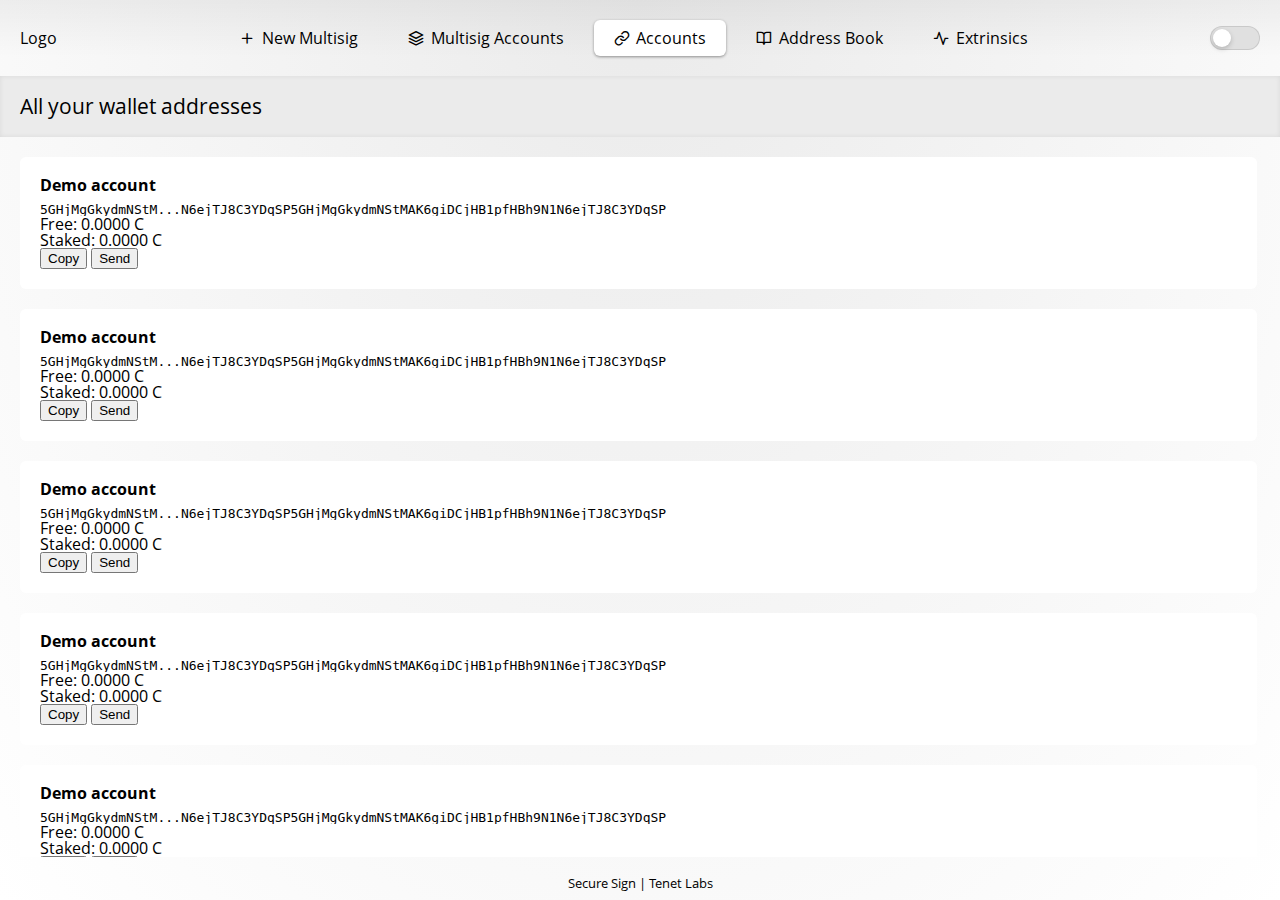
==== commit 80862b45: "Styles and icons" ====
--- a/accounts.html
+++ b/accounts.html
@@ -11,219 +11,226 @@
   <link rel="preload" href="fonts/webfont/OpenSans-Bold.woff2" as="font" type="font/woff2" crossorigin="anonymous">
   <link rel="preload" href="fonts/webfont/OpenSans-Light.woff2" as="font" type="font/woff2" crossorigin="anonymous">
   <link rel="preload" href="fonts/webfont/OpenSans-Italic.woff2" as="font" type="font/woff2" crossorigin="anonymous">
+  <link rel="preload" href="fonts/icons/fonts/icomoon.woff" as="font" type="font/woff2" crossorigin="anonymous">
   <!-- Import CSS files -->
   <link rel="stylesheet" href="style-resets.css">
   <link rel="stylesheet" href="styles.css">
+  <link rel="stylesheet" href="fonts/icons/style.css">
   <!-- Preload script -->
   <link rel="preload" href="script.js" as="script">
 </head>
 
-<body>
-  <header>
-    <div class="header-wrapper pagewidth">
-      <div class="logo">
-        <a href="index.html">Logo</a>
+  <body>
+    <header>
+      <div class="header-wrapper pagewidth">
+        <div class="logo">
+          <a href="index.html">Logo</a>
+        </div>
+        <div class="navigation">
+          <nav>
+            <a href="new-multisig.html"><span class="icon-plus"></span>New Multisig</a>
+            <a href="multisig-accounts.html"><span class="icon-layers"></span>Multisig Accounts</a>
+            <a class="selected" href="accounts.html"><span class="icon-link"></span>Accounts</a>
+            <a href="address-book.html"><span class="icon-book-open"></span>Address Book</a>
+            <a href="extrinsics.html"><span class="icon-activity"></span>Extrinsics</a>
+          </nav>
+        </div>
+        <div class="options">
+          <div class="theme-toggle-wrapper">
+            <button id="theme-toggle" class="theme-toggle" aria-label="Toggle dark/light mode">
+              <span class="toggle-track">
+                <span class="toggle-indicator"></span>
+              </span>
+            </button>
+          </div>
+        </div>
       </div>
-      <div class="navigation">
-        <nav>
-          <a href="new-multisig.html">New Multisig</a>
-          <a href="multisig-accounts.html">Multisig Accounts</a>
-          <a class="selected" href="accounts.html">Accounts</a>
-          <a href="address-book.html">Address Book</a>
-          <a href="extrinsics.html">Extrinsics</a>
-        </nav>
+    </header>
+
+    <main class="accounts-page">
+      <div class="page-header">
+        <div class="header-container pagewidth">
+          <h2>All your wallet addresses</h2>
+        </div>
       </div>
-      <div class="options">
-        <div class="theme-toggle-wrapper">
-          <button id="theme-toggle" class="theme-toggle" aria-label="Toggle dark/light mode">
-            <span class="toggle-track">
-              <span class="toggle-indicator"></span>
-            </span>
-          </button>
+      <div class="content pagewidth has-scroll">
+        <div class="accounts-account-list-container scrollable">
+          <div class="account-list-item">
+            <h5 class="account-name">Demo account</h5>
+            <p class="account-address">5GHjMgGkydmNStMAK6giDCjHB1pfHBh9N1N6ejTJ8C3YDqSP</p>
+            <div>
+              <p>Free: <span>0.0000 C</span></p>
+              <p>Staked: <span>0.0000 C</span></p>
+            </div>
+            <div>
+              <button>Copy</button>
+              <button>Send</button>
+            </div>
+          </div>
+          <div class="account-list-item">
+            <h5 class="account-name">Demo account</h5>
+            <p class="account-address">5GHjMgGkydmNStMAK6giDCjHB1pfHBh9N1N6ejTJ8C3YDqSP</p>
+            <div>
+              <p>Free: <span>0.0000 C</span></p>
+              <p>Staked: <span>0.0000 C</span></p>
+            </div>
+            <div>
+              <button>Copy</button>
+              <button>Send</button>
+            </div>
+          </div>
+          <div class="account-list-item">
+            <h5 class="account-name">Demo account</h5>
+            <p class="account-address">5GHjMgGkydmNStMAK6giDCjHB1pfHBh9N1N6ejTJ8C3YDqSP</p>
+            <div>
+              <p>Free: <span>0.0000 C</span></p>
+              <p>Staked: <span>0.0000 C</span></p>
+            </div>
+            <div>
+              <button>Copy</button>
+              <button>Send</button>
+            </div>
+          </div>
+          <div class="account-list-item">
+            <h5 class="account-name">Demo account</h5>
+            <p class="account-address">5GHjMgGkydmNStMAK6giDCjHB1pfHBh9N1N6ejTJ8C3YDqSP</p>
+            <div>
+              <p>Free: <span>0.0000 C</span></p>
+              <p>Staked: <span>0.0000 C</span></p>
+            </div>
+            <div>
+              <button>Copy</button>
+              <button>Send</button>
+            </div>
+          </div>
+          <div class="account-list-item">
+            <h5 class="account-name">Demo account</h5>
+            <p class="account-address">5GHjMgGkydmNStMAK6giDCjHB1pfHBh9N1N6ejTJ8C3YDqSP</p>
+            <div>
+              <p>Free: <span>0.0000 C</span></p>
+              <p>Staked: <span>0.0000 C</span></p>
+            </div>
+            <div>
+              <button>Copy</button>
+              <button>Send</button>
+            </div>
+          </div>
+          <div class="account-list-item">
+            <h5 class="account-name">Demo account</h5>
+            <p class="account-address">5GHjMgGkydmNStMAK6giDCjHB1pfHBh9N1N6ejTJ8C3YDqSP</p>
+            <div>
+              <p>Free: <span>0.0000 C</span></p>
+              <p>Staked: <span>0.0000 C</span></p>
+            </div>
+            <div>
+              <button>Copy</button>
+              <button>Send</button>
+            </div>
+          </div>
+          <div class="account-list-item">
+            <h5 class="account-name">Demo account</h5>
+            <p class="account-address">5GHjMgGkydmNStMAK6giDCjHB1pfHBh9N1N6ejTJ8C3YDqSP</p>
+            <div>
+              <p>Free: <span>0.0000 C</span></p>
+              <p>Staked: <span>0.0000 C</span></p>
+            </div>
+            <div>
+              <button>Copy</button>
+              <button>Send</button>
+            </div>
+          </div>
+          <div class="account-list-item">
+            <h5 class="account-name">Demo account</h5>
+            <p class="account-address">5GHjMgGkydmNStMAK6giDCjHB1pfHBh9N1N6ejTJ8C3YDqSP</p>
+            <div>
+              <p>Free: <span>0.0000 C</span></p>
+              <p>Staked: <span>0.0000 C</span></p>
+            </div>
+            <div>
+              <button>Copy</button>
+              <button>Send</button>
+            </div>
+          </div>
+          <div class="account-list-item">
+            <h5 class="account-name">Demo account</h5>
+            <p class="account-address">5GHjMgGkydmNStMAK6giDCjHB1pfHBh9N1N6ejTJ8C3YDqSP</p>
+            <div>
+              <p>Free: <span>0.0000 C</span></p>
+              <p>Staked: <span>0.0000 C</span></p>
+            </div>
+            <div>
+              <button>Copy</button>
+              <button>Send</button>
+            </div>
+          </div>
+          <div class="account-list-item">
+            <h5 class="account-name">Demo account</h5>
+            <p class="account-address">5GHjMgGkydmNStMAK6giDCjHB1pfHBh9N1N6ejTJ8C3YDqSP</p>
+            <div>
+              <p>Free: <span>0.0000 C</span></p>
+              <p>Staked: <span>0.0000 C</span></p>
+            </div>
+            <div>
+              <button>Copy</button>
+              <button>Send</button>
+            </div>
+          </div>
+          <div class="account-list-item">
+            <h5 class="account-name">Demo account</h5>
+            <p class="account-address">5GHjMgGkydmNStMAK6giDCjHB1pfHBh9N1N6ejTJ8C3YDqSP</p>
+            <div>
+              <p>Free: <span>0.0000 C</span></p>
+              <p>Staked: <span>0.0000 C</span></p>
+            </div>
+            <div>
+              <button>Copy</button>
+              <button>Send</button>
+            </div>
+          </div>
+          <div class="account-list-item">
+            <h5 class="account-name">Demo account</h5>
+            <p class="account-address">5GHjMgGkydmNStMAK6giDCjHB1pfHBh9N1N6ejTJ8C3YDqSP</p>
+            <div>
+              <p>Free: <span>0.0000 C</span></p>
+              <p>Staked: <span>0.0000 C</span></p>
+            </div>
+            <div>
+              <button>Copy</button>
+              <button>Send</button>
+            </div>
+          </div>
+          <div class="account-list-item">
+            <h5 class="account-name">Demo account</h5>
+            <p class="account-address">5GHjMgGkydmNStMAK6giDCjHB1pfHBh9N1N6ejTJ8C3YDqSP</p>
+            <div>
+              <p>Free: <span>0.0000 C</span></p>
+              <p>Staked: <span>0.0000 C</span></p>
+            </div>
+            <div>
+              <button>Copy</button>
+              <button>Send</button>
+            </div>
+          </div>
+          <div class="account-list-item">
+            <h5 class="account-name">Demo account</h5>
+            <p class="account-address">5GHjMgGkydmNStMAK6giDCjHB1pfHBh9N1N6ejTJ8C3YDqSP</p>
+            <div>
+              <p>Free: <span>0.0000 C</span></p>
+              <p>Staked: <span>0.0000 C</span></p>
+            </div>
+            <div>
+              <button>Copy</button>
+              <button>Send</button>
+            </div>
+          </div>
         </div>
       </div>
-    </div>
-  </header>
-
-  <main class="accounts-page">
-    <div class="content pagewidth">
-      <div class="accounts-account-list-container scrollable">
-        <div class="account-list-item">
-          <p class="account-name">Demo account</p>
-          <p class="account-address">5GHjMgGkydmNStMAK6giDCjHB1pfHBh9N1N6ejTJ8C3YDqSP</p>
-          <div>
-            <p>Free: <span>0.0000 C</span></p>
-            <p>Staked: <span>0.0000 C</span></p>
-          </div>
-          <div>
-            <button>Copy</button>
-            <button>Send</button>
-          </div>
-        </div>
-        <div class="account-list-item">
-          <p class="account-name">Demo account</p>
-          <p class="account-address">5GHjMgGkydmNStMAK6giDCjHB1pfHBh9N1N6ejTJ8C3YDqSP</p>
-          <div>
-            <p>Free: <span>0.0000 C</span></p>
-            <p>Staked: <span>0.0000 C</span></p>
-          </div>
-          <div>
-            <button>Copy</button>
-            <button>Send</button>
-          </div>
-        </div>
-        <div class="account-list-item">
-          <p class="account-name">Demo account</p>
-          <p class="account-address">5GHjMgGkydmNStMAK6giDCjHB1pfHBh9N1N6ejTJ8C3YDqSP</p>
-          <div>
-            <p>Free: <span>0.0000 C</span></p>
-            <p>Staked: <span>0.0000 C</span></p>
-          </div>
-          <div>
-            <button>Copy</button>
-            <button>Send</button>
-          </div>
-        </div>
-        <div class="account-list-item">
-          <p class="account-name">Demo account</p>
-          <p class="account-address">5GHjMgGkydmNStMAK6giDCjHB1pfHBh9N1N6ejTJ8C3YDqSP</p>
-          <div>
-            <p>Free: <span>0.0000 C</span></p>
-            <p>Staked: <span>0.0000 C</span></p>
-          </div>
-          <div>
-            <button>Copy</button>
-            <button>Send</button>
-          </div>
-        </div>
-        <div class="account-list-item">
-          <p class="account-name">Demo account</p>
-          <p class="account-address">5GHjMgGkydmNStMAK6giDCjHB1pfHBh9N1N6ejTJ8C3YDqSP</p>
-          <div>
-            <p>Free: <span>0.0000 C</span></p>
-            <p>Staked: <span>0.0000 C</span></p>
-          </div>
-          <div>
-            <button>Copy</button>
-            <button>Send</button>
-          </div>
-        </div>
-        <div class="account-list-item">
-          <p class="account-name">Demo account</p>
-          <p class="account-address">5GHjMgGkydmNStMAK6giDCjHB1pfHBh9N1N6ejTJ8C3YDqSP</p>
-          <div>
-            <p>Free: <span>0.0000 C</span></p>
-            <p>Staked: <span>0.0000 C</span></p>
-          </div>
-          <div>
-            <button>Copy</button>
-            <button>Send</button>
-          </div>
-        </div>
-        <div class="account-list-item">
-          <p class="account-name">Demo account</p>
-          <p class="account-address">5GHjMgGkydmNStMAK6giDCjHB1pfHBh9N1N6ejTJ8C3YDqSP</p>
-          <div>
-            <p>Free: <span>0.0000 C</span></p>
-            <p>Staked: <span>0.0000 C</span></p>
-          </div>
-          <div>
-            <button>Copy</button>
-            <button>Send</button>
-          </div>
-        </div>
-        <div class="account-list-item">
-          <p class="account-name">Demo account</p>
-          <p class="account-address">5GHjMgGkydmNStMAK6giDCjHB1pfHBh9N1N6ejTJ8C3YDqSP</p>
-          <div>
-            <p>Free: <span>0.0000 C</span></p>
-            <p>Staked: <span>0.0000 C</span></p>
-          </div>
-          <div>
-            <button>Copy</button>
-            <button>Send</button>
-          </div>
-        </div>
-        <div class="account-list-item">
-          <p class="account-name">Demo account</p>
-          <p class="account-address">5GHjMgGkydmNStMAK6giDCjHB1pfHBh9N1N6ejTJ8C3YDqSP</p>
-          <div>
-            <p>Free: <span>0.0000 C</span></p>
-            <p>Staked: <span>0.0000 C</span></p>
-          </div>
-          <div>
-            <button>Copy</button>
-            <button>Send</button>
-          </div>
-        </div>
-        <div class="account-list-item">
-          <p class="account-name">Demo account</p>
-          <p class="account-address">5GHjMgGkydmNStMAK6giDCjHB1pfHBh9N1N6ejTJ8C3YDqSP</p>
-          <div>
-            <p>Free: <span>0.0000 C</span></p>
-            <p>Staked: <span>0.0000 C</span></p>
-          </div>
-          <div>
-            <button>Copy</button>
-            <button>Send</button>
-          </div>
-        </div>
-        <div class="account-list-item">
-          <p class="account-name">Demo account</p>
-          <p class="account-address">5GHjMgGkydmNStMAK6giDCjHB1pfHBh9N1N6ejTJ8C3YDqSP</p>
-          <div>
-            <p>Free: <span>0.0000 C</span></p>
-            <p>Staked: <span>0.0000 C</span></p>
-          </div>
-          <div>
-            <button>Copy</button>
-            <button>Send</button>
-          </div>
-        </div>
-        <div class="account-list-item">
-          <p class="account-name">Demo account</p>
-          <p class="account-address">5GHjMgGkydmNStMAK6giDCjHB1pfHBh9N1N6ejTJ8C3YDqSP</p>
-          <div>
-            <p>Free: <span>0.0000 C</span></p>
-            <p>Staked: <span>0.0000 C</span></p>
-          </div>
-          <div>
-            <button>Copy</button>
-            <button>Send</button>
-          </div>
-        </div>
-        <div class="account-list-item">
-          <p class="account-name">Demo account</p>
-          <p class="account-address">5GHjMgGkydmNStMAK6giDCjHB1pfHBh9N1N6ejTJ8C3YDqSP</p>
-          <div>
-            <p>Free: <span>0.0000 C</span></p>
-            <p>Staked: <span>0.0000 C</span></p>
-          </div>
-          <div>
-            <button>Copy</button>
-            <button>Send</button>
-          </div>
-        </div>
-        <div class="account-list-item">
-          <p class="account-name">Demo account</p>
-          <p class="account-address">5GHjMgGkydmNStMAK6giDCjHB1pfHBh9N1N6ejTJ8C3YDqSP</p>
-          <div>
-            <p>Free: <span>0.0000 C</span></p>
-            <p>Staked: <span>0.0000 C</span></p>
-          </div>
-          <div>
-            <button>Copy</button>
-            <button>Send</button>
-          </div>
-        </div>
-      </div>
-    </div>
-  </main>
-
-  <footer>
-    <span>Secure Sign | Tenet Labs</span>
-  </footer>
-
-  <script src="script.js"></script>
-</body>
+    </main>
+
+    <footer>
+      <span>Secure Sign | Tenet Labs</span>
+    </footer>
+
+    <script src="script.js"></script>
+  </body>
 </html>
--- a/styles.css
+++ b/styles.css
@@ -1,4 +1,5 @@
 :root {
+  --scrollbar-width: 6px;
   --background-color: rgba(235,235,235,1);
   --background-color-secondary: rgba(255,255,255,1);
   --text-color: #000000;
@@ -7,6 +8,7 @@
 
   --content-gutter: 20px;
   --content-gutter-half: calc(var(--content-gutter) / 2);
+  --content-gutter-text: calc(var(--content-gutter) / 3);
   --border-radius: 6px;
 
   --header-height: 61px;
@@ -46,13 +48,15 @@
   align-items: center;
   height: 100%;
   overflow: hidden;
-  background: linear-gradient(184deg, var(--background-color) 0%, var(--background-color-secondary) 100%);
+  /* background: linear-gradient(184deg, var(--background-color) 0%, var(--background-color-secondary) 100%); */
+  background: radial-gradient(ellipse at top, var(--background-color), transparent),
+    radial-gradient(ellipse at bottom, var(--background-color-secondary), var(--background-color-secondary));
   color: var(--text-color);
 }
 
 /* Custom webkit scrollbar */
 .custom-scrollbar::-webkit-scrollbar {
-  width: 6px;
+  width: var(--scrollbar-width);
 }
 
 .custom-scrollbar::-webkit-scrollbar-track {
@@ -96,18 +100,18 @@
 }
 
 header {
-  top: 0;
   display: flex;
   flex-direction: column;
   align-items: center;
   background: linear-gradient(180deg, rgba(0, 0, 0, 0.05) 0%, rgba(255, 255, 255, 0) 75%);
+  /* border-bottom: 1px solid rgba(0, 0, 0, .01); */
 }
 
 .header-wrapper {
   display: flex;
   justify-content: space-between;
   align-items: center;
-  padding: var(--content-gutter-half) var(--content-gutter) 0;
+  padding: 0 var(--content-gutter);
 }
 
 a {
@@ -116,18 +120,24 @@
 }
 
 h2 {
-  font-size: 2em;
+  font-size: 1.25em;
   margin-bottom: var(--content-gutter);
 }
 
 h3 {
-  font-size: 1.5em;
-  margin-bottom: var(--content-gutter);
-}
-
-h4 {
   font-size: 1.2em;
   margin-bottom: var(--content-gutter);
+}
+
+h4 {
+  font-size: 1.1em;
+  margin-bottom: var(--content-gutter);
+}
+
+h5 {
+  font-size: 1em;
+  font-weight: bold;
+  margin-bottom: var(--content-gutter-half);
 }
 
 ul {
@@ -149,6 +159,10 @@
 }
 
 nav a {
+  display: inline-flex;
+  align-items: center;
+  justify-content: center;
+  gap: var(--content-gutter-text);
   color: var(--primary-text-color);
   padding: var(--content-gutter-half) var(--content-gutter);
   border-radius: var(--border-radius);
@@ -174,8 +188,9 @@
 }
 
 .content {
-  margin: var(--content-gutter-half) auto;
-  padding: var(--content-gutter);
+  margin: 0 auto;
+  padding-top: var(--content-gutter);
+  padding-bottom: var(--content-gutter);
   flex-grow: 1;
   overflow: hidden;
 }
@@ -188,11 +203,17 @@
 .pagewidth {
   width: 100%;
   max-width: 80rem;
+  padding-left: var(--content-gutter);
+  padding-right: var(--content-gutter);
 }
 
 .scrollable {
   max-height: 100%;
   overflow-y: auto;
+}
+
+.has-scrollbar {
+  padding-right: calc(var(--scrollbar-width) / 2);
 }
 
 .scrollable.demo-scroll {
@@ -207,10 +228,9 @@
 }
 
 .page-header {
-  margin-top: var(--content-gutter-half);
-  padding: var(--content-gutter);
+  padding: var(--content-gutter) 0;
   background: var(--background-color);
-  border: 1px solid rgba(0, 0, 0, 0.1);
+  box-shadow: inset 0 0 5px rgba(0, 0, 0, .075);
 }
 
 .header-container {
@@ -218,17 +238,18 @@
   justify-content: space-between;
   align-items: center;
   margin: auto;
-}
-
-.page-header h3 {
-  margin: 0;
+  gap: var(--content-gutter);
+}
+
+.page-header h2 {
+  font-size: 1.3em;
+  margin: 0 auto 0 0;
 }
 
 
 .side-by-side-container {
   display: flex;
   gap: var(--content-gutter);
-  margin-top: var(--content-gutter);
   flex-grow: 1;
 }
 
@@ -311,7 +332,8 @@
 }
 
 .account-list-item {
-  background: var(--scrollbar-track-color);
+  background: var(--background-color-secondary);
+  padding: var(--content-gutter);
   color: var(--text-color);
   border-radius: var(--border-radius);
 }
@@ -386,7 +408,7 @@
   cursor: pointer;
 }
 
-.button-secondary {
+.button-primary {
   background: var(--primary-color);
   color: var(--primary-text-color);
   border: none;
@@ -395,7 +417,7 @@
   border-radius: var(--border-radius);
 }
 
-.button-secondary:hover {
+.button-primary:hover {
   background: var(--background-color-secondary);
 }
 
@@ -466,15 +488,17 @@
 .input-group {
   display: flex;
   align-items: center;
+  gap: var(--content-gutter-half);
+  margin-left: auto;
 }
 
 .input-group label {
-  margin: 0 var(--content-gutter-half);
   font-weight: 500;
 }
 
 .input-group input {
   flex: 1;
+  height: 36px;
 }
 
 /* Horizontal input group */
@@ -488,3 +512,60 @@
   margin-bottom: 0;
   margin-right: 0.5rem;
 }
+
+/* Grid layouts */
+.grid-2-col {
+  display: grid;
+  grid-template-columns: repeat(2, 1fr);
+  gap: var(--content-gutter);
+  width: 100%;
+}
+
+.grid-3-col {
+  display: grid;
+  grid-template-columns: repeat(3, 1fr);
+  gap: var(--content-gutter);
+  width: 100%;
+}
+
+/* Responsive behavior for smaller screens */
+@media (max-width: 768px) {
+  .grid-2-col,
+  .grid-3-col {
+    grid-template-columns: 1fr;
+  }
+}
+
+/* Grid item sizing utilities */
+.grid-span-2 {
+  grid-column: span 2;
+}
+
+.grid-span-3 {
+  grid-column: span 3;
+}
+
+/* Optional alignment classes */
+.grid-align-start {
+  align-items: start;
+}
+
+.grid-align-center {
+  align-items: center;
+}
+
+.grid-align-end {
+  align-items: end;
+}
+
+.grid-justify-start {
+  justify-items: start;
+}
+
+.grid-justify-center {
+  justify-items: center;
+}
+
+.grid-justify-end {
+  justify-items: end;
+}
--- a/fonts/icons/style.css
+++ b/fonts/icons/style.css
@@ -0,0 +1,873 @@
+@font-face {
+  font-family: 'icomoon';
+  src:  url('fonts/icomoon.eot?u4czz4');
+  src:  url('fonts/icomoon.eot?u4czz4#iefix') format('embedded-opentype'),
+    url('fonts/icomoon.ttf?u4czz4') format('truetype'),
+    url('fonts/icomoon.woff?u4czz4') format('woff'),
+    url('fonts/icomoon.svg?u4czz4#icomoon') format('svg');
+  font-weight: normal;
+  font-style: normal;
+  font-display: block;
+}
+
+[class^="icon-"], [class*=" icon-"] {
+  /* use !important to prevent issues with browser extensions that change fonts */
+  font-family: 'icomoon' !important;
+  speak: never;
+  font-style: normal;
+  font-weight: normal;
+  font-variant: normal;
+  text-transform: none;
+  line-height: 1;
+
+  /* Better Font Rendering =========== */
+  -webkit-font-smoothing: antialiased;
+  -moz-osx-font-smoothing: grayscale;
+}
+
+.icon-activity:before {
+  content: "\e900";
+}
+.icon-airplay:before {
+  content: "\e901";
+}
+.icon-alert-circle:before {
+  content: "\e902";
+}
+.icon-alert-octagon:before {
+  content: "\e903";
+}
+.icon-alert-triangle:before {
+  content: "\e904";
+}
+.icon-align-center:before {
+  content: "\e905";
+}
+.icon-align-justify:before {
+  content: "\e906";
+}
+.icon-align-left:before {
+  content: "\e907";
+}
+.icon-align-right:before {
+  content: "\e908";
+}
+.icon-anchor:before {
+  content: "\e909";
+}
+.icon-aperture:before {
+  content: "\e90a";
+}
+.icon-archive:before {
+  content: "\e90b";
+}
+.icon-arrow-down:before {
+  content: "\e90c";
+}
+.icon-arrow-down-circle:before {
+  content: "\e90d";
+}
+.icon-arrow-down-left:before {
+  content: "\e90e";
+}
+.icon-arrow-down-right:before {
+  content: "\e90f";
+}
+.icon-arrow-left:before {
+  content: "\e910";
+}
+.icon-arrow-left-circle:before {
+  content: "\e911";
+}
+.icon-arrow-right:before {
+  content: "\e912";
+}
+.icon-arrow-right-circle:before {
+  content: "\e913";
+}
+.icon-arrow-up:before {
+  content: "\e914";
+}
+.icon-arrow-up-circle:before {
+  content: "\e915";
+}
+.icon-arrow-up-left:before {
+  content: "\e916";
+}
+.icon-arrow-up-right:before {
+  content: "\e917";
+}
+.icon-at-sign:before {
+  content: "\e918";
+}
+.icon-award:before {
+  content: "\e919";
+}
+.icon-bar-chart:before {
+  content: "\e91a";
+}
+.icon-bar-chart-2:before {
+  content: "\e91b";
+}
+.icon-battery:before {
+  content: "\e91c";
+}
+.icon-battery-charging:before {
+  content: "\e91d";
+}
+.icon-bell:before {
+  content: "\e91e";
+}
+.icon-bell-off:before {
+  content: "\e91f";
+}
+.icon-bluetooth:before {
+  content: "\e920";
+}
+.icon-bold:before {
+  content: "\e921";
+}
+.icon-book:before {
+  content: "\e922";
+}
+.icon-book-open:before {
+  content: "\e923";
+}
+.icon-bookmark:before {
+  content: "\e924";
+}
+.icon-box:before {
+  content: "\e925";
+}
+.icon-briefcase:before {
+  content: "\e926";
+}
+.icon-calendar:before {
+  content: "\e927";
+}
+.icon-camera:before {
+  content: "\e928";
+}
+.icon-camera-off:before {
+  content: "\e929";
+}
+.icon-cast:before {
+  content: "\e92a";
+}
+.icon-check:before {
+  content: "\e92b";
+}
+.icon-check-circle:before {
+  content: "\e92c";
+}
+.icon-check-square:before {
+  content: "\e92d";
+}
+.icon-chevron-down:before {
+  content: "\e92e";
+}
+.icon-chevron-left:before {
+  content: "\e92f";
+}
+.icon-chevron-right:before {
+  content: "\e930";
+}
+.icon-chevron-up:before {
+  content: "\e931";
+}
+.icon-chevrons-down:before {
+  content: "\e932";
+}
+.icon-chevrons-left:before {
+  content: "\e933";
+}
+.icon-chevrons-right:before {
+  content: "\e934";
+}
+.icon-chevrons-up:before {
+  content: "\e935";
+}
+.icon-chrome:before {
+  content: "\e936";
+}
+.icon-circle:before {
+  content: "\e937";
+}
+.icon-clipboard:before {
+  content: "\e938";
+}
+.icon-clock:before {
+  content: "\e939";
+}
+.icon-cloud:before {
+  content: "\e93a";
+}
+.icon-cloud-drizzle:before {
+  content: "\e93b";
+}
+.icon-cloud-lightning:before {
+  content: "\e93c";
+}
+.icon-cloud-off:before {
+  content: "\e93d";
+}
+.icon-cloud-rain:before {
+  content: "\e93e";
+}
+.icon-cloud-snow:before {
+  content: "\e93f";
+}
+.icon-code:before {
+  content: "\e940";
+}
+.icon-codepen:before {
+  content: "\e941";
+}
+.icon-codesandbox:before {
+  content: "\e942";
+}
+.icon-coffee:before {
+  content: "\e943";
+}
+.icon-columns:before {
+  content: "\e944";
+}
+.icon-command:before {
+  content: "\e945";
+}
+.icon-compass:before {
+  content: "\e946";
+}
+.icon-copy:before {
+  content: "\e947";
+}
+.icon-corner-down-left:before {
+  content: "\e948";
+}
+.icon-corner-down-right:before {
+  content: "\e949";
+}
+.icon-corner-left-down:before {
+  content: "\e94a";
+}
+.icon-corner-left-up:before {
+  content: "\e94b";
+}
+.icon-corner-right-down:before {
+  content: "\e94c";
+}
+.icon-corner-right-up:before {
+  content: "\e94d";
+}
+.icon-corner-up-left:before {
+  content: "\e94e";
+}
+.icon-corner-up-right:before {
+  content: "\e94f";
+}
+.icon-cpu:before {
+  content: "\e950";
+}
+.icon-credit-card:before {
+  content: "\e951";
+}
+.icon-crop:before {
+  content: "\e952";
+}
+.icon-crosshair:before {
+  content: "\e953";
+}
+.icon-database:before {
+  content: "\e954";
+}
+.icon-delete:before {
+  content: "\e955";
+}
+.icon-disc:before {
+  content: "\e956";
+}
+.icon-dollar-sign:before {
+  content: "\e957";
+}
+.icon-download:before {
+  content: "\e958";
+}
+.icon-download-cloud:before {
+  content: "\e959";
+}
+.icon-droplet:before {
+  content: "\e95a";
+}
+.icon-edit:before {
+  content: "\e95b";
+}
+.icon-edit-2:before {
+  content: "\e95c";
+}
+.icon-edit-3:before {
+  content: "\e95d";
+}
+.icon-external-link:before {
+  content: "\e95e";
+}
+.icon-eye:before {
+  content: "\e95f";
+}
+.icon-eye-off:before {
+  content: "\e960";
+}
+.icon-facebook:before {
+  content: "\e961";
+}
+.icon-fast-forward:before {
+  content: "\e962";
+}
+.icon-feather:before {
+  content: "\e963";
+}
+.icon-figma:before {
+  content: "\e964";
+}
+.icon-file:before {
+  content: "\e965";
+}
+.icon-file-minus:before {
+  content: "\e966";
+}
+.icon-file-plus:before {
+  content: "\e967";
+}
+.icon-file-text:before {
+  content: "\e968";
+}
+.icon-film:before {
+  content: "\e969";
+}
+.icon-filter:before {
+  content: "\e96a";
+}
+.icon-flag:before {
+  content: "\e96b";
+}
+.icon-folder:before {
+  content: "\e96c";
+}
+.icon-folder-minus:before {
+  content: "\e96d";
+}
+.icon-folder-plus:before {
+  content: "\e96e";
+}
+.icon-framer:before {
+  content: "\e96f";
+}
+.icon-frown:before {
+  content: "\e970";
+}
+.icon-gift:before {
+  content: "\e971";
+}
+.icon-git-branch:before {
+  content: "\e972";
+}
+.icon-git-commit:before {
+  content: "\e973";
+}
+.icon-git-merge:before {
+  content: "\e974";
+}
+.icon-git-pull-request:before {
+  content: "\e975";
+}
+.icon-github:before {
+  content: "\e976";
+}
+.icon-gitlab:before {
+  content: "\e977";
+}
+.icon-globe:before {
+  content: "\e978";
+}
+.icon-grid:before {
+  content: "\e979";
+}
+.icon-hard-drive:before {
+  content: "\e97a";
+}
+.icon-hash:before {
+  content: "\e97b";
+}
+.icon-headphones:before {
+  content: "\e97c";
+}
+.icon-heart:before {
+  content: "\e97d";
+}
+.icon-help-circle:before {
+  content: "\e97e";
+}
+.icon-hexagon:before {
+  content: "\e97f";
+}
+.icon-home:before {
+  content: "\e980";
+}
+.icon-image:before {
+  content: "\e981";
+}
+.icon-inbox:before {
+  content: "\e982";
+}
+.icon-info:before {
+  content: "\e983";
+}
+.icon-instagram:before {
+  content: "\e984";
+}
+.icon-italic:before {
+  content: "\e985";
+}
+.icon-key:before {
+  content: "\e986";
+}
+.icon-layers:before {
+  content: "\e987";
+}
+.icon-layout:before {
+  content: "\e988";
+}
+.icon-life-buoy:before {
+  content: "\e989";
+}
+.icon-link:before {
+  content: "\e98a";
+}
+.icon-link-2:before {
+  content: "\e98b";
+}
+.icon-linkedin:before {
+  content: "\e98c";
+}
+.icon-list:before {
+  content: "\e98d";
+}
+.icon-loader:before {
+  content: "\e98e";
+}
+.icon-lock:before {
+  content: "\e98f";
+}
+.icon-log-in:before {
+  content: "\e990";
+}
+.icon-log-out:before {
+  content: "\e991";
+}
+.icon-mail:before {
+  content: "\e992";
+}
+.icon-map:before {
+  content: "\e993";
+}
+.icon-map-pin:before {
+  content: "\e994";
+}
+.icon-maximize:before {
+  content: "\e995";
+}
+.icon-maximize-2:before {
+  content: "\e996";
+}
+.icon-meh:before {
+  content: "\e997";
+}
+.icon-menu:before {
+  content: "\e998";
+}
+.icon-message-circle:before {
+  content: "\e999";
+}
+.icon-message-square:before {
+  content: "\e99a";
+}
+.icon-mic:before {
+  content: "\e99b";
+}
+.icon-mic-off:before {
+  content: "\e99c";
+}
+.icon-minimize:before {
+  content: "\e99d";
+}
+.icon-minimize-2:before {
+  content: "\e99e";
+}
+.icon-minus:before {
+  content: "\e99f";
+}
+.icon-minus-circle:before {
+  content: "\e9a0";
+}
+.icon-minus-square:before {
+  content: "\e9a1";
+}
+.icon-monitor:before {
+  content: "\e9a2";
+}
+.icon-moon:before {
+  content: "\e9a3";
+}
+.icon-more-horizontal:before {
+  content: "\e9a4";
+}
+.icon-more-vertical:before {
+  content: "\e9a5";
+}
+.icon-mouse-pointer:before {
+  content: "\e9a6";
+}
+.icon-move:before {
+  content: "\e9a7";
+}
+.icon-music:before {
+  content: "\e9a8";
+}
+.icon-navigation:before {
+  content: "\e9a9";
+}
+.icon-navigation-2:before {
+  content: "\e9aa";
+}
+.icon-octagon:before {
+  content: "\e9ab";
+}
+.icon-package:before {
+  content: "\e9ac";
+}
+.icon-paperclip:before {
+  content: "\e9ad";
+}
+.icon-pause:before {
+  content: "\e9ae";
+}
+.icon-pause-circle:before {
+  content: "\e9af";
+}
+.icon-pen-tool:before {
+  content: "\e9b0";
+}
+.icon-percent:before {
+  content: "\e9b1";
+}
+.icon-phone:before {
+  content: "\e9b2";
+}
+.icon-phone-call:before {
+  content: "\e9b3";
+}
+.icon-phone-forwarded:before {
+  content: "\e9b4";
+}
+.icon-phone-incoming:before {
+  content: "\e9b5";
+}
+.icon-phone-missed:before {
+  content: "\e9b6";
+}
+.icon-phone-off:before {
+  content: "\e9b7";
+}
+.icon-phone-outgoing:before {
+  content: "\e9b8";
+}
+.icon-pie-chart:before {
+  content: "\e9b9";
+}
+.icon-play:before {
+  content: "\e9ba";
+}
+.icon-play-circle:before {
+  content: "\e9bb";
+}
+.icon-plus:before {
+  content: "\e9bc";
+}
+.icon-plus-circle:before {
+  content: "\e9bd";
+}
+.icon-plus-square:before {
+  content: "\e9be";
+}
+.icon-pocket:before {
+  content: "\e9bf";
+}
+.icon-power:before {
+  content: "\e9c0";
+}
+.icon-printer:before {
+  content: "\e9c1";
+}
+.icon-radio:before {
+  content: "\e9c2";
+}
+.icon-refresh-ccw:before {
+  content: "\e9c3";
+}
+.icon-refresh-cw:before {
+  content: "\e9c4";
+}
+.icon-repeat:before {
+  content: "\e9c5";
+}
+.icon-rewind:before {
+  content: "\e9c6";
+}
+.icon-rotate-ccw:before {
+  content: "\e9c7";
+}
+.icon-rotate-cw:before {
+  content: "\e9c8";
+}
+.icon-rss:before {
+  content: "\e9c9";
+}
+.icon-save:before {
+  content: "\e9ca";
+}
+.icon-scissors:before {
+  content: "\e9cb";
+}
+.icon-search:before {
+  content: "\e9cc";
+}
+.icon-send:before {
+  content: "\e9cd";
+}
+.icon-server:before {
+  content: "\e9ce";
+}
+.icon-settings:before {
+  content: "\e9cf";
+}
+.icon-share:before {
+  content: "\e9d0";
+}
+.icon-share-2:before {
+  content: "\e9d1";
+}
+.icon-shield:before {
+  content: "\e9d2";
+}
+.icon-shield-off:before {
+  content: "\e9d3";
+}
+.icon-shopping-bag:before {
+  content: "\e9d4";
+}
+.icon-shopping-cart:before {
+  content: "\e9d5";
+}
+.icon-shuffle:before {
+  content: "\e9d6";
+}
+.icon-sidebar:before {
+  content: "\e9d7";
+}
+.icon-skip-back:before {
+  content: "\e9d8";
+}
+.icon-skip-forward:before {
+  content: "\e9d9";
+}
+.icon-slack:before {
+  content: "\e9da";
+}
+.icon-slash:before {
+  content: "\e9db";
+}
+.icon-sliders:before {
+  content: "\e9dc";
+}
+.icon-smartphone:before {
+  content: "\e9dd";
+}
+.icon-smile:before {
+  content: "\e9de";
+}
+.icon-speaker:before {
+  content: "\e9df";
+}
+.icon-square:before {
+  content: "\e9e0";
+}
+.icon-star:before {
+  content: "\e9e1";
+}
+.icon-stop-circle:before {
+  content: "\e9e2";
+}
+.icon-sun:before {
+  content: "\e9e3";
+}
+.icon-sunrise:before {
+  content: "\e9e4";
+}
+.icon-sunset:before {
+  content: "\e9e5";
+}
+.icon-tablet:before {
+  content: "\e9e6";
+}
+.icon-tag:before {
+  content: "\e9e7";
+}
+.icon-target:before {
+  content: "\e9e8";
+}
+.icon-terminal:before {
+  content: "\e9e9";
+}
+.icon-thermometer:before {
+  content: "\e9ea";
+}
+.icon-thumbs-down:before {
+  content: "\e9eb";
+}
+.icon-thumbs-up:before {
+  content: "\e9ec";
+}
+.icon-toggle-left:before {
+  content: "\e9ed";
+}
+.icon-toggle-right:before {
+  content: "\e9ee";
+}
+.icon-tool:before {
+  content: "\e9ef";
+}
+.icon-trash:before {
+  content: "\e9f0";
+}
+.icon-trash-2:before {
+  content: "\e9f1";
+}
+.icon-trello:before {
+  content: "\e9f2";
+}
+.icon-trending-down:before {
+  content: "\e9f3";
+}
+.icon-trending-up:before {
+  content: "\e9f4";
+}
+.icon-triangle:before {
+  content: "\e9f5";
+}
+.icon-truck:before {
+  content: "\e9f6";
+}
+.icon-tv:before {
+  content: "\e9f7";
+}
+.icon-twitch:before {
+  content: "\e9f8";
+}
+.icon-twitter:before {
+  content: "\e9f9";
+}
+.icon-type:before {
+  content: "\e9fa";
+}
+.icon-umbrella:before {
+  content: "\e9fb";
+}
+.icon-underline:before {
+  content: "\e9fc";
+}
+.icon-unlock:before {
+  content: "\e9fd";
+}
+.icon-upload:before {
+  content: "\e9fe";
+}
+.icon-upload-cloud:before {
+  content: "\e9ff";
+}
+.icon-user:before {
+  content: "\ea00";
+}
+.icon-user-check:before {
+  content: "\ea01";
+}
+.icon-user-minus:before {
+  content: "\ea02";
+}
+.icon-user-plus:before {
+  content: "\ea03";
+}
+.icon-user-x:before {
+  content: "\ea04";
+}
+.icon-users:before {
+  content: "\ea05";
+}
+.icon-video:before {
+  content: "\ea06";
+}
+.icon-video-off:before {
+  content: "\ea07";
+}
+.icon-voicemail:before {
+  content: "\ea08";
+}
+.icon-volume:before {
+  content: "\ea09";
+}
+.icon-volume-1:before {
+  content: "\ea0a";
+}
+.icon-volume-2:before {
+  content: "\ea0b";
+}
+.icon-volume-x:before {
+  content: "\ea0c";
+}
+.icon-watch:before {
+  content: "\ea0d";
+}
+.icon-wifi:before {
+  content: "\ea0e";
+}
+.icon-wifi-off:before {
+  content: "\ea0f";
+}
+.icon-wind:before {
+  content: "\ea10";
+}
+.icon-x:before {
+  content: "\ea11";
+}
+.icon-x-circle:before {
+  content: "\ea12";
+}
+.icon-x-octagon:before {
+  content: "\ea13";
+}
+.icon-x-square:before {
+  content: "\ea14";
+}
+.icon-youtube:before {
+  content: "\ea15";
+}
+.icon-zap:before {
+  content: "\ea16";
+}
+.icon-zap-off:before {
+  content: "\ea17";
+}
+.icon-zoom-in:before {
+  content: "\ea18";
+}
+.icon-zoom-out:before {
+  content: "\ea19";
+}
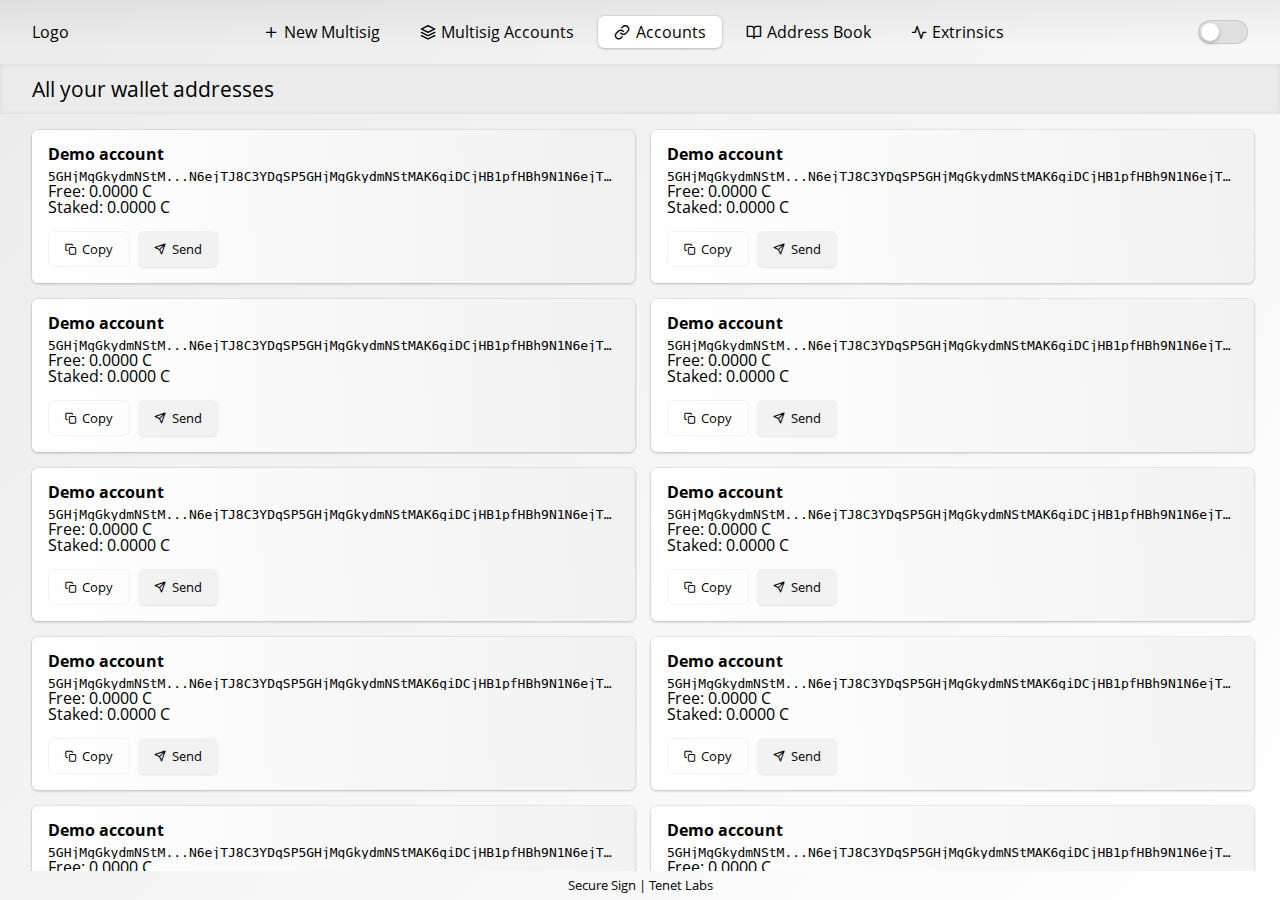
==== commit a171de81: "Updates" ====
--- a/accounts.html
+++ b/accounts.html
@@ -11,7 +11,7 @@
   <link rel="preload" href="fonts/webfont/OpenSans-Bold.woff2" as="font" type="font/woff2" crossorigin="anonymous">
   <link rel="preload" href="fonts/webfont/OpenSans-Light.woff2" as="font" type="font/woff2" crossorigin="anonymous">
   <link rel="preload" href="fonts/webfont/OpenSans-Italic.woff2" as="font" type="font/woff2" crossorigin="anonymous">
-  <link rel="preload" href="fonts/icons/fonts/icomoon.woff" as="font" type="font/woff2" crossorigin="anonymous">
+  <link rel="preload" href="fonts/icons/fonts/icomoon.woff2" as="font" type="font/woff2" crossorigin="anonymous">
   <!-- Import CSS files -->
   <link rel="stylesheet" href="style-resets.css">
   <link rel="stylesheet" href="styles.css">
@@ -51,6 +51,7 @@
       <div class="page-header">
         <div class="header-container pagewidth">
           <h2>All your wallet addresses</h2>
+          <button class="hidden button-primary" aria-hidden="true">Hidden Button</button>
         </div>
       </div>
       <div class="content pagewidth has-scroll">
@@ -63,164 +64,164 @@
               <p>Staked: <span>0.0000 C</span></p>
             </div>
             <div>
-              <button>Copy</button>
-              <button>Send</button>
-            </div>
-          </div>
-          <div class="account-list-item">
-            <h5 class="account-name">Demo account</h5>
-            <p class="account-address">5GHjMgGkydmNStMAK6giDCjHB1pfHBh9N1N6ejTJ8C3YDqSP</p>
-            <div>
-              <p>Free: <span>0.0000 C</span></p>
-              <p>Staked: <span>0.0000 C</span></p>
-            </div>
-            <div>
-              <button>Copy</button>
-              <button>Send</button>
-            </div>
-          </div>
-          <div class="account-list-item">
-            <h5 class="account-name">Demo account</h5>
-            <p class="account-address">5GHjMgGkydmNStMAK6giDCjHB1pfHBh9N1N6ejTJ8C3YDqSP</p>
-            <div>
-              <p>Free: <span>0.0000 C</span></p>
-              <p>Staked: <span>0.0000 C</span></p>
-            </div>
-            <div>
-              <button>Copy</button>
-              <button>Send</button>
-            </div>
-          </div>
-          <div class="account-list-item">
-            <h5 class="account-name">Demo account</h5>
-            <p class="account-address">5GHjMgGkydmNStMAK6giDCjHB1pfHBh9N1N6ejTJ8C3YDqSP</p>
-            <div>
-              <p>Free: <span>0.0000 C</span></p>
-              <p>Staked: <span>0.0000 C</span></p>
-            </div>
-            <div>
-              <button>Copy</button>
-              <button>Send</button>
-            </div>
-          </div>
-          <div class="account-list-item">
-            <h5 class="account-name">Demo account</h5>
-            <p class="account-address">5GHjMgGkydmNStMAK6giDCjHB1pfHBh9N1N6ejTJ8C3YDqSP</p>
-            <div>
-              <p>Free: <span>0.0000 C</span></p>
-              <p>Staked: <span>0.0000 C</span></p>
-            </div>
-            <div>
-              <button>Copy</button>
-              <button>Send</button>
-            </div>
-          </div>
-          <div class="account-list-item">
-            <h5 class="account-name">Demo account</h5>
-            <p class="account-address">5GHjMgGkydmNStMAK6giDCjHB1pfHBh9N1N6ejTJ8C3YDqSP</p>
-            <div>
-              <p>Free: <span>0.0000 C</span></p>
-              <p>Staked: <span>0.0000 C</span></p>
-            </div>
-            <div>
-              <button>Copy</button>
-              <button>Send</button>
-            </div>
-          </div>
-          <div class="account-list-item">
-            <h5 class="account-name">Demo account</h5>
-            <p class="account-address">5GHjMgGkydmNStMAK6giDCjHB1pfHBh9N1N6ejTJ8C3YDqSP</p>
-            <div>
-              <p>Free: <span>0.0000 C</span></p>
-              <p>Staked: <span>0.0000 C</span></p>
-            </div>
-            <div>
-              <button>Copy</button>
-              <button>Send</button>
-            </div>
-          </div>
-          <div class="account-list-item">
-            <h5 class="account-name">Demo account</h5>
-            <p class="account-address">5GHjMgGkydmNStMAK6giDCjHB1pfHBh9N1N6ejTJ8C3YDqSP</p>
-            <div>
-              <p>Free: <span>0.0000 C</span></p>
-              <p>Staked: <span>0.0000 C</span></p>
-            </div>
-            <div>
-              <button>Copy</button>
-              <button>Send</button>
-            </div>
-          </div>
-          <div class="account-list-item">
-            <h5 class="account-name">Demo account</h5>
-            <p class="account-address">5GHjMgGkydmNStMAK6giDCjHB1pfHBh9N1N6ejTJ8C3YDqSP</p>
-            <div>
-              <p>Free: <span>0.0000 C</span></p>
-              <p>Staked: <span>0.0000 C</span></p>
-            </div>
-            <div>
-              <button>Copy</button>
-              <button>Send</button>
-            </div>
-          </div>
-          <div class="account-list-item">
-            <h5 class="account-name">Demo account</h5>
-            <p class="account-address">5GHjMgGkydmNStMAK6giDCjHB1pfHBh9N1N6ejTJ8C3YDqSP</p>
-            <div>
-              <p>Free: <span>0.0000 C</span></p>
-              <p>Staked: <span>0.0000 C</span></p>
-            </div>
-            <div>
-              <button>Copy</button>
-              <button>Send</button>
-            </div>
-          </div>
-          <div class="account-list-item">
-            <h5 class="account-name">Demo account</h5>
-            <p class="account-address">5GHjMgGkydmNStMAK6giDCjHB1pfHBh9N1N6ejTJ8C3YDqSP</p>
-            <div>
-              <p>Free: <span>0.0000 C</span></p>
-              <p>Staked: <span>0.0000 C</span></p>
-            </div>
-            <div>
-              <button>Copy</button>
-              <button>Send</button>
-            </div>
-          </div>
-          <div class="account-list-item">
-            <h5 class="account-name">Demo account</h5>
-            <p class="account-address">5GHjMgGkydmNStMAK6giDCjHB1pfHBh9N1N6ejTJ8C3YDqSP</p>
-            <div>
-              <p>Free: <span>0.0000 C</span></p>
-              <p>Staked: <span>0.0000 C</span></p>
-            </div>
-            <div>
-              <button>Copy</button>
-              <button>Send</button>
-            </div>
-          </div>
-          <div class="account-list-item">
-            <h5 class="account-name">Demo account</h5>
-            <p class="account-address">5GHjMgGkydmNStMAK6giDCjHB1pfHBh9N1N6ejTJ8C3YDqSP</p>
-            <div>
-              <p>Free: <span>0.0000 C</span></p>
-              <p>Staked: <span>0.0000 C</span></p>
-            </div>
-            <div>
-              <button>Copy</button>
-              <button>Send</button>
-            </div>
-          </div>
-          <div class="account-list-item">
-            <h5 class="account-name">Demo account</h5>
-            <p class="account-address">5GHjMgGkydmNStMAK6giDCjHB1pfHBh9N1N6ejTJ8C3YDqSP</p>
-            <div>
-              <p>Free: <span>0.0000 C</span></p>
-              <p>Staked: <span>0.0000 C</span></p>
-            </div>
-            <div>
-              <button>Copy</button>
-              <button>Send</button>
+              <button class="button-tertiary"><span class="icon-copy"></span> Copy</button>
+              <button class="button-secondary"><span class="icon-send"></span> Send</button>
+            </div>
+          </div>
+          <div class="account-list-item">
+            <h5 class="account-name">Demo account</h5>
+            <p class="account-address">5GHjMgGkydmNStMAK6giDCjHB1pfHBh9N1N6ejTJ8C3YDqSP</p>
+            <div>
+              <p>Free: <span>0.0000 C</span></p>
+              <p>Staked: <span>0.0000 C</span></p>
+            </div>
+            <div>
+              <button class="button-tertiary"><span class="icon-copy"></span> Copy</button>
+              <button class="button-secondary"><span class="icon-send"></span> Send</button>
+            </div>
+          </div>
+          <div class="account-list-item">
+            <h5 class="account-name">Demo account</h5>
+            <p class="account-address">5GHjMgGkydmNStMAK6giDCjHB1pfHBh9N1N6ejTJ8C3YDqSP</p>
+            <div>
+              <p>Free: <span>0.0000 C</span></p>
+              <p>Staked: <span>0.0000 C</span></p>
+            </div>
+            <div>
+              <button class="button-tertiary"><span class="icon-copy"></span> Copy</button>
+              <button class="button-secondary"><span class="icon-send"></span> Send</button>
+            </div>
+          </div>
+          <div class="account-list-item">
+            <h5 class="account-name">Demo account</h5>
+            <p class="account-address">5GHjMgGkydmNStMAK6giDCjHB1pfHBh9N1N6ejTJ8C3YDqSP</p>
+            <div>
+              <p>Free: <span>0.0000 C</span></p>
+              <p>Staked: <span>0.0000 C</span></p>
+            </div>
+            <div>
+              <button class="button-tertiary"><span class="icon-copy"></span> Copy</button>
+              <button class="button-secondary"><span class="icon-send"></span> Send</button>
+            </div>
+          </div>
+          <div class="account-list-item">
+            <h5 class="account-name">Demo account</h5>
+            <p class="account-address">5GHjMgGkydmNStMAK6giDCjHB1pfHBh9N1N6ejTJ8C3YDqSP</p>
+            <div>
+              <p>Free: <span>0.0000 C</span></p>
+              <p>Staked: <span>0.0000 C</span></p>
+            </div>
+            <div>
+              <button class="button-tertiary"><span class="icon-copy"></span> Copy</button>
+              <button class="button-secondary"><span class="icon-send"></span> Send</button>
+            </div>
+          </div>
+          <div class="account-list-item">
+            <h5 class="account-name">Demo account</h5>
+            <p class="account-address">5GHjMgGkydmNStMAK6giDCjHB1pfHBh9N1N6ejTJ8C3YDqSP</p>
+            <div>
+              <p>Free: <span>0.0000 C</span></p>
+              <p>Staked: <span>0.0000 C</span></p>
+            </div>
+            <div>
+              <button class="button-tertiary"><span class="icon-copy"></span> Copy</button>
+              <button class="button-secondary"><span class="icon-send"></span> Send</button>
+            </div>
+          </div>
+          <div class="account-list-item">
+            <h5 class="account-name">Demo account</h5>
+            <p class="account-address">5GHjMgGkydmNStMAK6giDCjHB1pfHBh9N1N6ejTJ8C3YDqSP</p>
+            <div>
+              <p>Free: <span>0.0000 C</span></p>
+              <p>Staked: <span>0.0000 C</span></p>
+            </div>
+            <div>
+              <button class="button-tertiary"><span class="icon-copy"></span> Copy</button>
+              <button class="button-secondary"><span class="icon-send"></span> Send</button>
+            </div>
+          </div>
+          <div class="account-list-item">
+            <h5 class="account-name">Demo account</h5>
+            <p class="account-address">5GHjMgGkydmNStMAK6giDCjHB1pfHBh9N1N6ejTJ8C3YDqSP</p>
+            <div>
+              <p>Free: <span>0.0000 C</span></p>
+              <p>Staked: <span>0.0000 C</span></p>
+            </div>
+            <div>
+              <button class="button-tertiary"><span class="icon-copy"></span> Copy</button>
+              <button class="button-secondary"><span class="icon-send"></span> Send</button>
+            </div>
+          </div>
+          <div class="account-list-item">
+            <h5 class="account-name">Demo account</h5>
+            <p class="account-address">5GHjMgGkydmNStMAK6giDCjHB1pfHBh9N1N6ejTJ8C3YDqSP</p>
+            <div>
+              <p>Free: <span>0.0000 C</span></p>
+              <p>Staked: <span>0.0000 C</span></p>
+            </div>
+            <div>
+              <button class="button-tertiary"><span class="icon-copy"></span> Copy</button>
+              <button class="button-secondary"><span class="icon-send"></span> Send</button>
+            </div>
+          </div>
+          <div class="account-list-item">
+            <h5 class="account-name">Demo account</h5>
+            <p class="account-address">5GHjMgGkydmNStMAK6giDCjHB1pfHBh9N1N6ejTJ8C3YDqSP</p>
+            <div>
+              <p>Free: <span>0.0000 C</span></p>
+              <p>Staked: <span>0.0000 C</span></p>
+            </div>
+            <div>
+              <button class="button-tertiary"><span class="icon-copy"></span> Copy</button>
+              <button class="button-secondary"><span class="icon-send"></span> Send</button>
+            </div>
+          </div>
+          <div class="account-list-item">
+            <h5 class="account-name">Demo account</h5>
+            <p class="account-address">5GHjMgGkydmNStMAK6giDCjHB1pfHBh9N1N6ejTJ8C3YDqSP</p>
+            <div>
+              <p>Free: <span>0.0000 C</span></p>
+              <p>Staked: <span>0.0000 C</span></p>
+            </div>
+            <div>
+              <button class="button-tertiary"><span class="icon-copy"></span> Copy</button>
+              <button class="button-secondary"><span class="icon-send"></span> Send</button>
+            </div>
+          </div>
+          <div class="account-list-item">
+            <h5 class="account-name">Demo account</h5>
+            <p class="account-address">5GHjMgGkydmNStMAK6giDCjHB1pfHBh9N1N6ejTJ8C3YDqSP</p>
+            <div>
+              <p>Free: <span>0.0000 C</span></p>
+              <p>Staked: <span>0.0000 C</span></p>
+            </div>
+            <div>
+              <button class="button-tertiary"><span class="icon-copy"></span> Copy</button>
+              <button class="button-secondary"><span class="icon-send"></span> Send</button>
+            </div>
+          </div>
+          <div class="account-list-item">
+            <h5 class="account-name">Demo account</h5>
+            <p class="account-address">5GHjMgGkydmNStMAK6giDCjHB1pfHBh9N1N6ejTJ8C3YDqSP</p>
+            <div>
+              <p>Free: <span>0.0000 C</span></p>
+              <p>Staked: <span>0.0000 C</span></p>
+            </div>
+            <div>
+              <button class="button-tertiary"><span class="icon-copy"></span> Copy</button>
+              <button class="button-secondary"><span class="icon-send"></span> Send</button>
+            </div>
+          </div>
+          <div class="account-list-item">
+            <h5 class="account-name">Demo account</h5>
+            <p class="account-address">5GHjMgGkydmNStMAK6giDCjHB1pfHBh9N1N6ejTJ8C3YDqSP</p>
+            <div>
+              <p>Free: <span>0.0000 C</span></p>
+              <p>Staked: <span>0.0000 C</span></p>
+            </div>
+            <div>
+              <button class="button-tertiary"><span class="icon-copy"></span> Copy</button>
+              <button class="button-secondary"><span class="icon-send"></span> Send</button>
             </div>
           </div>
         </div>
--- a/styles.css
+++ b/styles.css
@@ -1,3 +1,4 @@
+/* Root variables with clean gradient definitions */
 :root {
   --scrollbar-width: 6px;
   --background-color: rgba(235,235,235,1);
@@ -6,19 +7,44 @@
 
   --webfont-family: 'Open Sans', sans-serif;
 
-  --content-gutter: 20px;
+  --content-gutter: 16px;
   --content-gutter-half: calc(var(--content-gutter) / 2);
   --content-gutter-text: calc(var(--content-gutter) / 3);
+  --page-gutter: calc(var(--content-gutter) * 2);
   --border-radius: 6px;
-
-  --header-height: 61px;
-
+  --column-size: 25rem;
+
+  /* Theme colors */
   --primary-color: #fff;
   --primary-text-color: #000000;
-  --primary-shadow: 0 0 #0000, 0 1px 3px 0 rgba(0, 0, 0, .4), 0 .5px .5px 0 rgba(255, 255, 255, .12) inset;
-}
-
-/* Dark theme */
+  --primary-shadow: 0 0 0 1px rgba(0,0,0,0.05), 0 1px 3px 0 rgba(0, 0, 0, .2), inset 0 1px 1px 0 rgba(255, 255, 255, .12);
+
+  /* Refined accent colors - only greys and whites */
+  --accent-color-1: rgba(240, 240, 240, 0.8);
+  --accent-color-2: rgba(230, 230, 230, 0.5);
+  --accent-color-3: rgba(220, 220, 220, 0.3);
+
+  /* Clean gradient definitions */
+  --clean-gradient-1: linear-gradient(
+    to bottom right,
+    var(--background-color-secondary) 0%,
+    var(--accent-color-1) 100%
+  );
+
+  --clean-gradient-2: linear-gradient(
+    to bottom,
+    var(--background-color-secondary) 0%,
+    var(--accent-color-2) 100%
+  );
+
+  --clean-gradient-3: linear-gradient(
+    to right,
+    var(--background-color-secondary) 0%,
+    var(--accent-color-1) 100%
+  );
+}
+
+/* Dark theme enhanced */
 [data-theme="dark"] {
   --background-color: rgba(12,17,28,1);
   --background-color-secondary: rgb(45, 54, 82);
@@ -26,6 +52,11 @@
 
   --primary-color: #6b75974d;
   --primary-text-color: #fff1e6;
+
+  /* Dark theme accent colors - staying within blue family */
+  --accent-color-1: rgba(55, 64, 85, 0.3);
+  --accent-color-2: rgba(50, 59, 80, 0.2);
+  --accent-color-3: rgba(60, 70, 90, 0.1);
 }
 
 *,
@@ -48,9 +79,11 @@
   align-items: center;
   height: 100%;
   overflow: hidden;
-  /* background: linear-gradient(184deg, var(--background-color) 0%, var(--background-color-secondary) 100%); */
-  background: radial-gradient(ellipse at top, var(--background-color), transparent),
-    radial-gradient(ellipse at bottom, var(--background-color-secondary), var(--background-color-secondary));
+  background: linear-gradient(
+    135deg,
+    var(--background-color) 0%,
+    var(--background-color-secondary) 100%
+  );
   color: var(--text-color);
 }
 
@@ -73,6 +106,14 @@
   background: rgba(0, 0, 0, 0.4);
 }
 
+[data-theme="dark"] .custom-scrollbar::-webkit-scrollbar-thumb {
+  background: rgba(255, 255, 255, 0.2);
+}
+
+[data-theme="dark"] .custom-scrollbar::-webkit-scrollbar-thumb:hover {
+  background: rgba(255, 255, 255, 0.3);
+}
+
 b, strong {
   font-family: var(--webfont-family);
   font-weight: bold;
@@ -104,14 +145,14 @@
   flex-direction: column;
   align-items: center;
   background: linear-gradient(180deg, rgba(0, 0, 0, 0.05) 0%, rgba(255, 255, 255, 0) 75%);
-  /* border-bottom: 1px solid rgba(0, 0, 0, .01); */
+  box-shadow: inset 0 -1px 2px rgba(255, 255, 255, .025);
 }
 
 .header-wrapper {
   display: flex;
   justify-content: space-between;
   align-items: center;
-  padding: 0 var(--content-gutter);
+  padding: 0 var(--page-gutter);
 }
 
 a {
@@ -146,7 +187,7 @@
 
 footer {
   font-size: 0.8em;
-  padding: 0 var(--content-gutter) var(--content-gutter-half);
+  padding: var(--content-gutter-half) var(--page-gutter);
   flex-direction: column;
 }
 
@@ -189,8 +230,6 @@
 
 .content {
   margin: 0 auto;
-  padding-top: var(--content-gutter);
-  padding-bottom: var(--content-gutter);
   flex-grow: 1;
   overflow: hidden;
 }
@@ -198,13 +237,11 @@
 .side-by-side-container {
   overflow: hidden;
   max-height: 100%;
+  padding: var(--content-gutter) var(--page-gutter);
 }
 
 .pagewidth {
   width: 100%;
-  max-width: 80rem;
-  padding-left: var(--content-gutter);
-  padding-right: var(--content-gutter);
 }
 
 .scrollable {
@@ -228,9 +265,10 @@
 }
 
 .page-header {
-  padding: var(--content-gutter) 0;
+  padding: var(--content-gutter-half) var(--page-gutter);
   background: var(--background-color);
-  box-shadow: inset 0 0 5px rgba(0, 0, 0, .075);
+  box-shadow: inset 0 0 5px rgba(0, 0, 0, .075),
+    0 1px 2px rgba(255, 255, 255, .025);
 }
 
 .header-container {
@@ -246,7 +284,6 @@
   margin: 0 auto 0 0;
 }
 
-
 .side-by-side-container {
   display: flex;
   gap: var(--content-gutter);
@@ -260,7 +297,7 @@
 .side-item {
   flex: 1;
   display: flex;
-  flex-direction: column;;
+  flex-direction: column;
 }
 
 .side-item-content {
@@ -268,9 +305,74 @@
   border-radius: var(--border-radius);
 }
 
+/* Multisig account styling with clean gradients */
 .multisig-account {
-  margin: var(--content-gutter);
+  display: flex;
+  flex-direction: column;
+  background: var(--clean-gradient-2);
   border-radius: var(--border-radius);
+  padding: var(--content-gutter);
+  margin-bottom: var(--content-gutter);
+  box-shadow: var(--primary-shadow);
+  cursor: pointer;
+  transition: all 0.3s ease;
+  min-width: 0;
+  position: relative;
+  overflow: hidden;
+}
+
+.multisig-account::after {
+  content: '';
+  position: absolute;
+  top: 0;
+  left: 0;
+  right: 0;
+  bottom: 0;
+  background: linear-gradient(
+    to bottom,
+    transparent 0%,
+    var(--accent-color-1) 100%
+  );
+  opacity: 0;
+  z-index: -1;
+  transition: opacity 0.3s ease;
+}
+
+.multisig-account:hover {
+  transform: translateY(-1px);
+  box-shadow: var(--primary-shadow), 0 2px 8px rgba(0, 0, 0, 0.1);
+}
+
+.multisig-account:hover::after {
+  opacity: 0.4;
+}
+
+.multisig-account:active {
+  transform: translateY(0);
+}
+
+.multisig-account h5 {
+  margin-top: 0;
+  position: relative;
+  z-index: 1;
+}
+
+/* Make account address properly handle overflow */
+.multisig-account .account-address {
+  width: 100%;
+  white-space: nowrap;
+  overflow: hidden;
+  text-overflow: ellipsis;
+  font-family: monospace;
+  margin: 0;
+  position: relative;
+  z-index: 1;
+}
+
+/* Updated selected state without left border */
+.multisig-account.selected {
+  background: var(--clean-gradient-1);
+  box-shadow: var(--primary-shadow), 0 0 0 2px var(--accent-color-1);
 }
 
 .account {
@@ -288,7 +390,7 @@
 }
 
 .accounts-list {
-  flex: 0 0 25%;
+  flex: 0 0 30rem;
 }
 
 /* Show the truncated version */
@@ -302,16 +404,16 @@
 }
 
 .account:not(.selected):hover {
-  background: var(--scrollbar-track-color);
+  background: var(--accent-color-3);
 }
 
 .account {
-  border-radius: var(--border-radius) 0 0 var(--border-radius);
+  border-radius: var(--border-radius);
 }
 
 .account-details {
   flex-grow: 1;
-  border-radius: 0 var(--border-radius) var(--border-radius) var(--border-radius);
+  border-radius: var(--border-radius);
 }
 
 .account-details-wrapper > div:not(:first-of-type) {
@@ -322,22 +424,58 @@
   margin: var(--content-gutter) 0;
 }
 
-
-/* Accounts list */
+/* Accounts list with enhanced responsive grid */
 .accounts-account-list-container {
-  display: flex;
-  flex-grow: 1;
+  display: grid;
+  grid-template-columns: repeat(auto-fit, minmax(var(--column-size), 1fr));
+  gap: var(--content-gutter);
+  width: 100%;
+  max-width: 100%;
+  padding: var(--content-gutter) var(--page-gutter);
+  box-sizing: border-box;
+}
+
+.accounts-account-list-container.has-scrollbar {
+  padding-right: calc(var(--page-gutter) - var(--scrollbar-width));
+}
+
+/* Account list item styling with clean gradients */
+.account-list-item {
+  display: flex;
   flex-direction: column;
-  gap: var(--content-gutter);
-}
-
-.account-list-item {
-  background: var(--background-color-secondary);
+  background: var(--clean-gradient-3);
+  border-radius: var(--border-radius);
   padding: var(--content-gutter);
-  color: var(--text-color);
-  border-radius: var(--border-radius);
-}
-
+  box-shadow: var(--primary-shadow);
+  min-width: 0;
+  position: relative;
+  transition: all 0.3s ease;
+}
+
+.account-list-item:hover {
+  transform: translateY(-2px);
+  box-shadow: var(--primary-shadow), 0 5px 15px rgba(0, 0, 0, 0.1);
+}
+
+/* Make account address properly handle overflow */
+.account-list-item .account-address {
+  width: 100%;
+  white-space: nowrap;
+  overflow: hidden;
+  text-overflow: ellipsis;
+  position: relative;
+  z-index: 1;
+}
+
+/* Button container at the bottom */
+.account-list-item > div:last-child {
+  display: flex;
+  flex-wrap: wrap;
+  gap: var(--content-gutter-half);
+  margin-top: var(--content-gutter);
+  position: relative;
+  z-index: 1;
+}
 
 /* Theme toggle */
 .theme-toggle-wrapper {
@@ -404,23 +542,185 @@
   outline-offset: 2px;
 }
 
+/* Extrinsic page styling */
+.extrinsic-filter-buttons {
+  display: flex;
+  gap: var(--content-gutter-half);
+}
+
+.button-secondary.active {
+  background: var(--accent-color-1);
+  box-shadow: var(--primary-shadow), 0 0 0 2px var(--accent-color-2);
+}
+
+/* Extrinsic list styling */
+.extrinsic-list {
+  display: grid;
+  grid-template-columns: repeat(auto-fill, minmax(300px, 1fr));
+  gap: var(--content-gutter);
+  padding: var(--content-gutter) 0;
+}
+
+.extrinsic-item {
+  background: var(--clean-gradient-3);
+  border-radius: var(--border-radius);
+  padding: var(--content-gutter);
+  box-shadow: var(--primary-shadow);
+  display: flex;
+  flex-direction: column;
+  position: relative;
+  cursor: pointer;
+  transition: all 0.3s ease;
+  height: 100%;
+}
+
+.extrinsic-item:hover {
+  transform: translateY(-2px);
+  box-shadow: var(--primary-shadow), 0 5px 15px rgba(0, 0, 0, 0.1);
+}
+
+/* Icon styling */
+.extrinsic-icon {
+  position: absolute;
+  top: var(--content-gutter);
+  right: var(--content-gutter);
+  font-size: 20px;
+  color: inherit;
+  opacity: 0.7;
+  transition: opacity 0.3s ease;
+}
+
+.extrinsic-item:hover .extrinsic-icon {
+  opacity: 1;
+}
+
+.extrinsic-name {
+  font-weight: bold;
+  margin-bottom: var(--content-gutter-half);
+  font-family: monospace;
+  color: var(--text-color);
+}
+
+.extrinsic-description {
+  font-size: 0.9em;
+  color: var(--text-color);
+  opacity: 0.8;
+  flex-grow: 1;
+  padding-right: calc(var(--content-gutter) + 24px); /* Extra padding for the icon */
+}
+
+.extrinsic-indicator {
+  width: 16px;
+  height: 16px;
+  border-radius: 50%;
+  background-color: var(--background-color-secondary);
+  border: 2px solid var(--accent-color-1);
+  margin-top: var(--content-gutter);
+  align-self: flex-start;
+}
+
+/* Responsive adjustments */
+@media (max-width: 768px) {
+  .extrinsic-filter-buttons {
+    flex-wrap: wrap;
+  }
+
+  .extrinsic-list {
+    grid-template-columns: 1fr;
+  }
+}
+
+/* Button system */
 button {
   cursor: pointer;
-}
-
+  border-radius: var(--border-radius);
+  font-family: var(--webfont-family);
+  padding: var(--content-gutter-half) var(--content-gutter);
+  transition: all 0.2s ease;
+  display: inline-flex;
+  align-items: center;
+  justify-content: center;
+  gap: var(--content-gutter-text);
+  border: none;
+}
+
+/* Primary buttons - for main actions */
 .button-primary {
   background: var(--primary-color);
   color: var(--primary-text-color);
-  border: none;
-  padding: var(--content-gutter-half) var(--content-gutter);
   box-shadow: var(--primary-shadow);
-  border-radius: var(--border-radius);
+  position: relative;
+  overflow: hidden;
+  font-weight: 500;
+}
+
+.button-primary::before {
+  content: '';
+  position: absolute;
+  top: 0;
+  left: 0;
+  width: 100%;
+  height: 100%;
+  background: linear-gradient(
+    90deg,
+    transparent,
+    rgba(0, 0, 0, 0.05),
+    transparent
+  );
+  transform: translateX(-100%);
+  transition: transform 0.3s ease;
+  opacity: 0;
 }
 
 .button-primary:hover {
   background: var(--background-color-secondary);
-}
-
+  transform: translateY(-1px);
+}
+
+.button-primary:hover::before {
+  transform: translateX(100%);
+  opacity: 0.5;
+}
+
+.button-primary:active {
+  transform: translateY(0);
+}
+
+/* Secondary buttons - for standard actions */
+.button-secondary {
+  background: var(--accent-color-3);
+  color: var(--text-color);
+  box-shadow: 0 1px 2px rgba(0, 0, 0, 0.1);
+}
+
+.button-secondary:hover {
+  background: var(--accent-color-2);
+  transform: translateY(-1px);
+}
+
+.button-secondary:active {
+  transform: translateY(0);
+}
+
+/* Tertiary buttons - for less important actions */
+.button-tertiary {
+  background: transparent;
+  color: var(--text-color);
+  border: 1px solid var(--accent-color-2);
+}
+
+.button-tertiary:hover {
+  background: var(--accent-color-3);
+}
+
+[data-theme="dark"] .button-tertiary {
+  border-color: var(--accent-color-1);
+}
+
+/* Icons in buttons */
+button [class^="icon-"] {
+  font-size: 0.9em;
+}
 
 /* Form elements */
 input,
@@ -493,7 +793,7 @@
 }
 
 .input-group label {
-  font-weight: 500;
+  font-size: 0.9em;
 }
 
 .input-group input {
@@ -569,3 +869,7 @@
 .grid-justify-end {
   justify-items: end;
 }
+
+.hidden {
+  visibility: hidden;
+}
--- a/fonts/icons/style.css
+++ b/fonts/icons/style.css
@@ -1,10 +1,6 @@
 @font-face {
   font-family: 'icomoon';
-  src:  url('fonts/icomoon.eot?u4czz4');
-  src:  url('fonts/icomoon.eot?u4czz4#iefix') format('embedded-opentype'),
-    url('fonts/icomoon.ttf?u4czz4') format('truetype'),
-    url('fonts/icomoon.woff?u4czz4') format('woff'),
-    url('fonts/icomoon.svg?u4czz4#icomoon') format('svg');
+  src: url('fonts/icomoon.woff2?u4czz4') format('woff');
   font-weight: normal;
   font-style: normal;
   font-display: block;
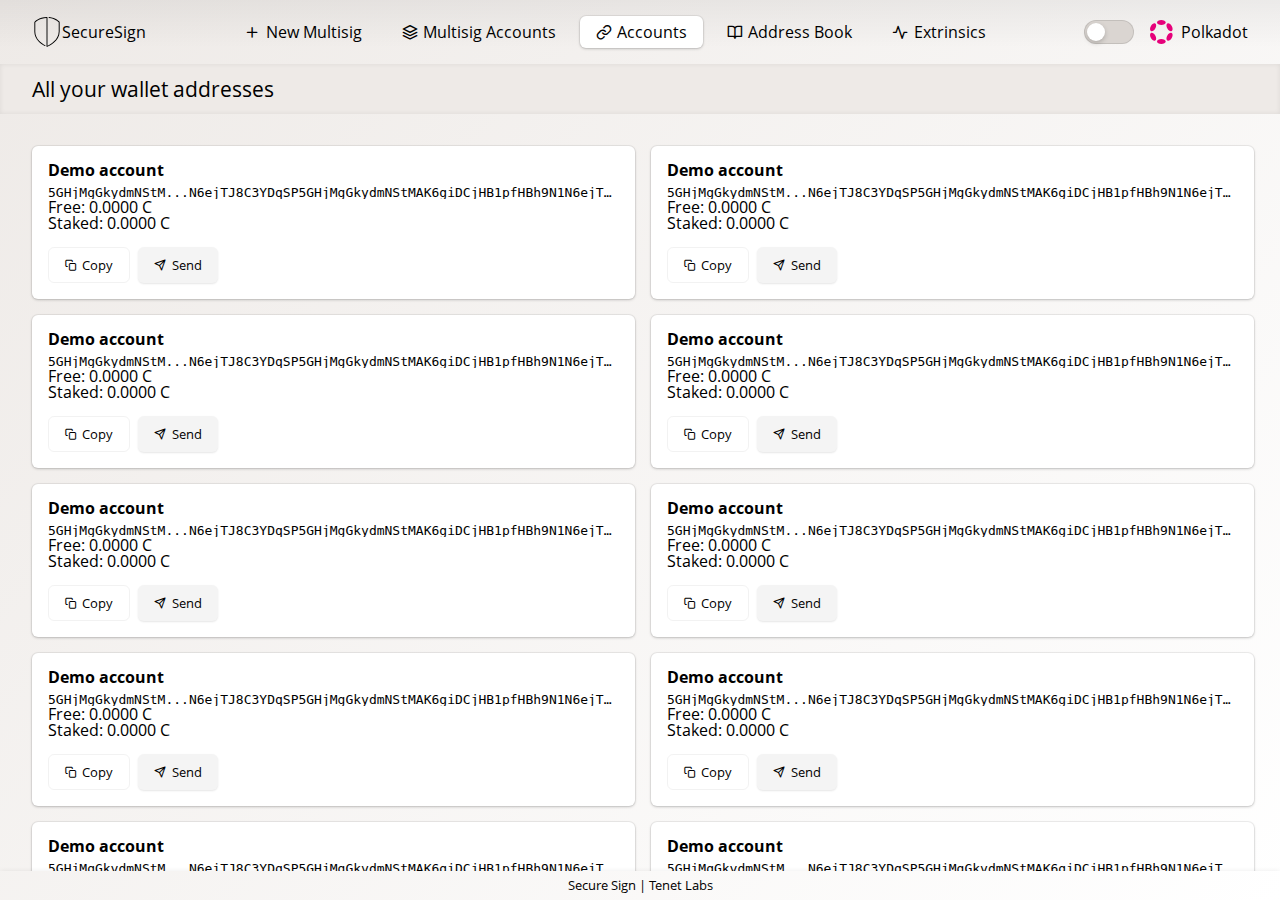
==== commit cc7a7723: "Updates" ====
--- a/accounts.html
+++ b/accounts.html
@@ -24,7 +24,8 @@
     <header>
       <div class="header-wrapper pagewidth">
         <div class="logo">
-          <a href="index.html">Logo</a>
+          <svg class="icon" viewBox="0 0 1024 1024" version="1.1" xmlns="http://www.w3.org/2000/svg"><path d="M512 0c-285.984 0-422.656 161.504-428.352 168.384-2.336 2.88-3.648 6.464-3.648 10.208l0 321.728c0 272.128 250.432 433.696 358.08 490.528 7.808 4.128 17.472 1.12 21.632-6.688 4.128-7.808 1.12-17.504-6.688-21.632-127.36-67.232-341.024-216.672-341.024-462.24l0-315.616c22.464-24.16 148.224-147.104 384-152.48l0 975.808c0 8.832 7.168 16 16 16 4.768 0 9.056-2.08 12-5.408 52.384-22.528 420-192.48 420-522.592l0-320c0-3.744-1.312-7.36-3.68-10.208-4.736-5.728-118.848-140-356.512-163.968-8.8-0.608-16.672 5.536-17.536 14.304-0.896 8.8 5.536 16.64 14.304 17.536 201.184 20.288 310.496 126.24 331.424 148.48l0 313.856c0 286.464-299.616 446.368-384 485.728l0-965.728c0-8.832-7.168-16-16-16z" /></svg>
+          <span>SecureSign</span>
         </div>
         <div class="navigation">
           <nav>
@@ -35,7 +36,7 @@
             <a href="extrinsics.html"><span class="icon-activity"></span>Extrinsics</a>
           </nav>
         </div>
-        <div class="options">
+        <div class="header-options">
           <div class="theme-toggle-wrapper">
             <button id="theme-toggle" class="theme-toggle" aria-label="Toggle dark/light mode">
               <span class="toggle-track">
@@ -43,6 +44,11 @@
               </span>
             </button>
           </div>
+          <div class="blockchain-selector">
+            <div class="network-selection-close"><span class="icon-x"></span></div>
+            <svg xmlns="http://www.w3.org/2000/svg" width="23" height="24" viewBox=" 0 0 43 45" fill="none" class="TopBar_logo__DLLTR TopBar_logoNavOpen__OHyTZ" aria-label="Polkadot logo"><path d="M21.1695 9.42485C25.6465 9.42485 29.2758 7.31502 29.2758 4.71242C29.2758 2.10982 25.6465 0 21.1695 0C16.6926 0 13.0633 2.10982 13.0633 4.71242C13.0633 7.31502 16.6926 9.42485 21.1695 9.42485Z"></path><path d="M40.6292 24.3758C38.3015 23.0084 34.7041 25.1897 32.5229 29.0394C30.2929 32.8891 30.1952 37.0969 32.5229 38.4154C34.8506 39.7827 38.3991 37.6015 40.6292 33.703C42.8592 29.9021 42.9569 25.6943 40.6292 24.3758Z"></path><path d="M21.1695 44.9996C25.6465 44.9996 29.2758 42.8898 29.2758 40.2872C29.2758 37.6846 25.6465 35.5748 21.1695 35.5748C16.6926 35.5748 13.0633 37.6846 13.0633 40.2872C13.0633 42.8898 16.6926 44.9996 21.1695 44.9996Z"></path><path d="M1.70935 24.3758C-0.618353 25.6943 -0.520688 29.9021 1.70935 33.703C3.93938 37.6015 7.48789 39.7827 9.81559 38.4154C12.1433 37.0969 12.0456 32.8891 9.81559 29.0394C7.63439 25.1897 4.03704 23.0084 1.70935 24.3758Z"></path><path d="M9.82352 6.58442C7.49582 5.21708 3.9473 7.39831 1.71727 11.248C-0.51276 15.0977 -0.610426 19.3055 1.71727 20.624C4.04497 21.9914 7.64232 19.8101 9.82352 15.9116C12.0535 12.1107 12.1512 7.90292 9.82352 6.58442Z"></path><path d="M32.5229 6.58442C30.1952 7.90292 30.2929 12.1107 32.5229 15.9116C34.7041 19.8101 38.3015 21.9914 40.6292 20.624C42.9569 19.3055 42.8592 15.0977 40.6292 11.248C38.3991 7.39831 34.8506 5.21708 32.5229 6.58442Z"></path></svg>
+            <span>Polkadot</span>
+          </div>
         </div>
       </div>
     </header>
--- a/styles.css
+++ b/styles.css
@@ -1,7 +1,7 @@
 /* Root variables with clean gradient definitions */
 :root {
   --scrollbar-width: 6px;
-  --background-color: rgba(235,235,235,1);
+  --background-color: rgba(238,234,231,1);
   --background-color-secondary: rgba(255,255,255,1);
   --text-color: #000000;
 
@@ -25,33 +25,27 @@
   --accent-color-3: rgba(220, 220, 220, 0.3);
 
   /* Clean gradient definitions */
-  --clean-gradient-1: linear-gradient(
+  /* --background-color-secondary: linear-gradient(
     to bottom right,
     var(--background-color-secondary) 0%,
     var(--accent-color-1) 100%
   );
 
-  --clean-gradient-2: linear-gradient(
+  --background-color-secondary: linear-gradient(
     to bottom,
     var(--background-color-secondary) 0%,
-    var(--accent-color-2) 100%
-  );
-
-  --clean-gradient-3: linear-gradient(
-    to right,
-    var(--background-color-secondary) 0%,
-    var(--accent-color-1) 100%
-  );
+    var(--background-color) 100%
+  ); */
 }
 
 /* Dark theme enhanced */
 [data-theme="dark"] {
   --background-color: rgba(12,17,28,1);
   --background-color-secondary: rgb(45, 54, 82);
-  --text-color: #ffffff;
+  --text-color: #f1e1d3;
 
   --primary-color: #6b75974d;
-  --primary-text-color: #fff1e6;
+  --primary-text-color: var(--text-color);
 
   /* Dark theme accent colors - staying within blue family */
   --accent-color-1: rgba(55, 64, 85, 0.3);
@@ -155,6 +149,63 @@
   padding: 0 var(--page-gutter);
 }
 
+.logo {
+  display: flex;
+  align-items: center;
+  text-decoration: none;
+  color: inherit;
+}
+
+.logo svg {
+  width: 30px;
+  height: 30px;
+  fill: currentColor;
+  color: currentColor;
+}
+
+.header-options {
+  display: flex;
+  gap: var(--content-gutter);
+}
+
+.blockchain-selector {
+  display: flex;
+  align-items: center;
+  gap: var(--content-gutter-half);
+  cursor: pointer;
+  position: relative;
+  top: 0;
+  transition: transform 0.2s ease;
+  height: 32px;
+}
+
+.network-selection-close {
+  position: absolute;
+  right: 0;
+  font-size: 32px;
+  opacity: 0;
+  transition: top 0.1s ease-in-out, opacity 0.1s ease-in-out;
+}
+
+.network-selection .network-selection-close {
+  opacity: 1;
+  top: calc(-100% - var(--content-gutter) - var(--content-gutter-half));
+  transition-delay: 0.1s;
+}
+
+.network-selection .blockchain-selector {
+  transform: translateY(calc(100% + var(--content-gutter) + var(--content-gutter-half)));
+}
+
+.network-selection main {
+  opacity: 0.05;
+  pointer-events: none;
+}
+
+.blockchain-selector svg {
+  fill: #e6007a;
+}
+
 a {
   text-decoration: none;
   color: var(--text-color);
@@ -189,6 +240,8 @@
   font-size: 0.8em;
   padding: var(--content-gutter-half) var(--page-gutter);
   flex-direction: column;
+  box-shadow: 0 0 5px rgba(0, 0, 0, .075),
+    inset 0 1px 2px rgba(255, 255, 255, .025);
 }
 
 nav {
@@ -226,6 +279,7 @@
   flex-direction: column;
   overflow: hidden;
   width: 100%;
+  transition: opacity 0.3s ease-in-out;
 }
 
 .content {
@@ -237,11 +291,16 @@
 .side-by-side-container {
   overflow: hidden;
   max-height: 100%;
-  padding: var(--content-gutter) var(--page-gutter);
 }
 
 .pagewidth {
   width: 100%;
+  max-width: 1920px;
+}
+
+.page-gutter {
+  padding-left: var(--page-gutter);
+  padding-right: var(--page-gutter);
 }
 
 .scrollable {
@@ -265,7 +324,7 @@
 }
 
 .page-header {
-  padding: var(--content-gutter-half) var(--page-gutter);
+  padding: var(--content-gutter-half) 0;
   background: var(--background-color);
   box-shadow: inset 0 0 5px rgba(0, 0, 0, .075),
     0 1px 2px rgba(255, 255, 255, .025);
@@ -276,6 +335,7 @@
   justify-content: space-between;
   align-items: center;
   margin: auto;
+  padding: 0 var(--page-gutter);
   gap: var(--content-gutter);
 }
 
@@ -286,7 +346,6 @@
 
 .side-by-side-container {
   display: flex;
-  gap: var(--content-gutter);
   flex-grow: 1;
 }
 
@@ -298,27 +357,55 @@
   flex: 1;
   display: flex;
   flex-direction: column;
+  padding: var(--page-gutter) 0;
+}
+
+.side-item:first-of-type > h3 {
+  padding-left: var(--page-gutter);
+  padding-right: var(--content-gutter-half);
+}
+
+.side-item:first-of-type .side-item-content {
+  padding: var(--content-gutter-half) var(--content-gutter-half) var(--content-gutter-half) var(--page-gutter);
+}
+
+/* .side-item:first-of-type .side-item-content.has-scrollbar {
+  padding-right: calc(var(--content-gutter-half) - var(--scrollbar-width));
+} */
+
+.side-item:last-of-type .side-item-content {
+  padding: var(--content-gutter-half) var(--page-gutter) var(--content-gutter-half) var(--content-gutter-half);
+}
+
+.side-item:last-of-type > h3 {
+  padding-right: var(--page-gutter);
+  padding-left: var(--content-gutter-half);
 }
 
 .side-item-content {
+  display: flex;
+  flex-direction: column;
   flex-grow: 1;
+  gap: var(--content-gutter);
   border-radius: var(--border-radius);
 }
 
 /* Multisig account styling with clean gradients */
+.multisig-accounts-page .multisig-account {
+  flex-direction: column;
+}
+
 .multisig-account {
   display: flex;
-  flex-direction: column;
-  background: var(--clean-gradient-2);
+  justify-content: space-between;
+  background: var(--background-color-secondary);
   border-radius: var(--border-radius);
   padding: var(--content-gutter);
-  margin-bottom: var(--content-gutter);
   box-shadow: var(--primary-shadow);
   cursor: pointer;
   transition: all 0.3s ease;
   min-width: 0;
   position: relative;
-  overflow: hidden;
 }
 
 .multisig-account::after {
@@ -371,7 +458,7 @@
 
 /* Updated selected state without left border */
 .multisig-account.selected {
-  background: var(--clean-gradient-1);
+  background: var(--background-color-secondary);
   box-shadow: var(--primary-shadow), 0 0 0 2px var(--accent-color-1);
 }
 
@@ -390,7 +477,19 @@
 }
 
 .accounts-list {
+  display: flex;
+  flex-direction: column;
   flex: 0 0 30rem;
+  gap: var(--content-gutter);
+  padding: var(--page-gutter) var(--content-gutter) var(--page-gutter) var(--page-gutter);
+}
+
+.accounts-list.has-scrollbar {
+  padding-right: calc(var(--content-gutter) - var(--scrollbar-width));
+}
+
+.account-details {
+  padding: var(--page-gutter) var(--page-gutter) var(--page-gutter) var(--content-gutter);
 }
 
 /* Show the truncated version */
@@ -431,7 +530,7 @@
   gap: var(--content-gutter);
   width: 100%;
   max-width: 100%;
-  padding: var(--content-gutter) var(--page-gutter);
+  padding: var(--page-gutter);
   box-sizing: border-box;
 }
 
@@ -443,7 +542,7 @@
 .account-list-item {
   display: flex;
   flex-direction: column;
-  background: var(--clean-gradient-3);
+  background: var(--background-color-secondary);
   border-radius: var(--border-radius);
   padding: var(--content-gutter);
   box-shadow: var(--primary-shadow);
@@ -498,7 +597,7 @@
   height: 24px;
   padding: 0;
   border-radius: 12px;
-  background-color: #e0e0e0;
+  background-color: #dad5d1;
   display: block;
   position: relative;
   transition: all 0.2s ease;
@@ -543,6 +642,10 @@
 }
 
 /* Extrinsic page styling */
+.extrinsics-page h3 {
+  margin-top: var(--content-gutter);
+}
+
 .extrinsic-filter-buttons {
   display: flex;
   gap: var(--content-gutter-half);
@@ -558,11 +661,11 @@
   display: grid;
   grid-template-columns: repeat(auto-fill, minmax(300px, 1fr));
   gap: var(--content-gutter);
-  padding: var(--content-gutter) 0;
+  padding: 0 var(--page-gutter) var(--content-gutter);
 }
 
 .extrinsic-item {
-  background: var(--clean-gradient-3);
+  background: var(--background-color-secondary);
   border-radius: var(--border-radius);
   padding: var(--content-gutter);
   box-shadow: var(--primary-shadow);
@@ -628,6 +731,17 @@
   .extrinsic-list {
     grid-template-columns: 1fr;
   }
+}
+
+.extrinsic-action-buttons {
+  grid-column: 1 / -1;
+  position: sticky;
+  bottom: 0;
+}
+
+#extrinsic-next-button {
+  width: 100%;
+  height: 100%;
 }
 
 /* Button system */
